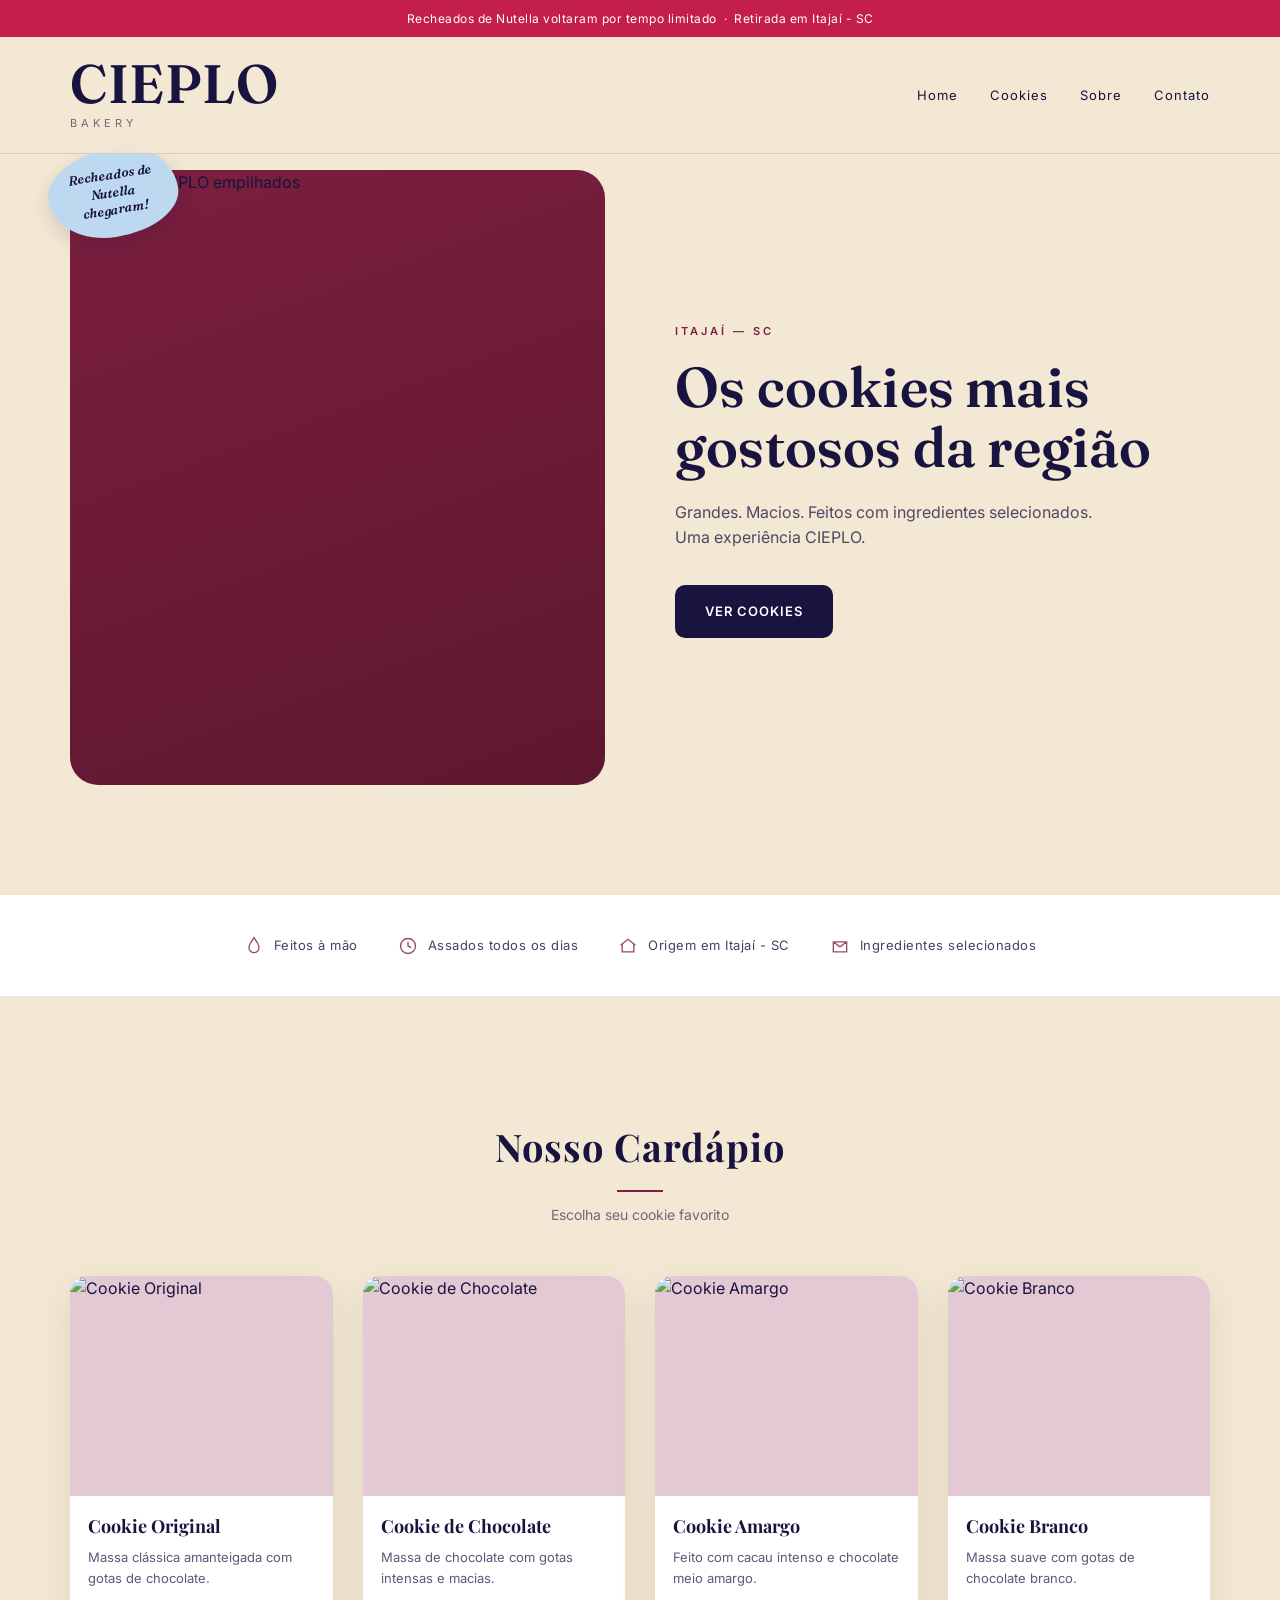
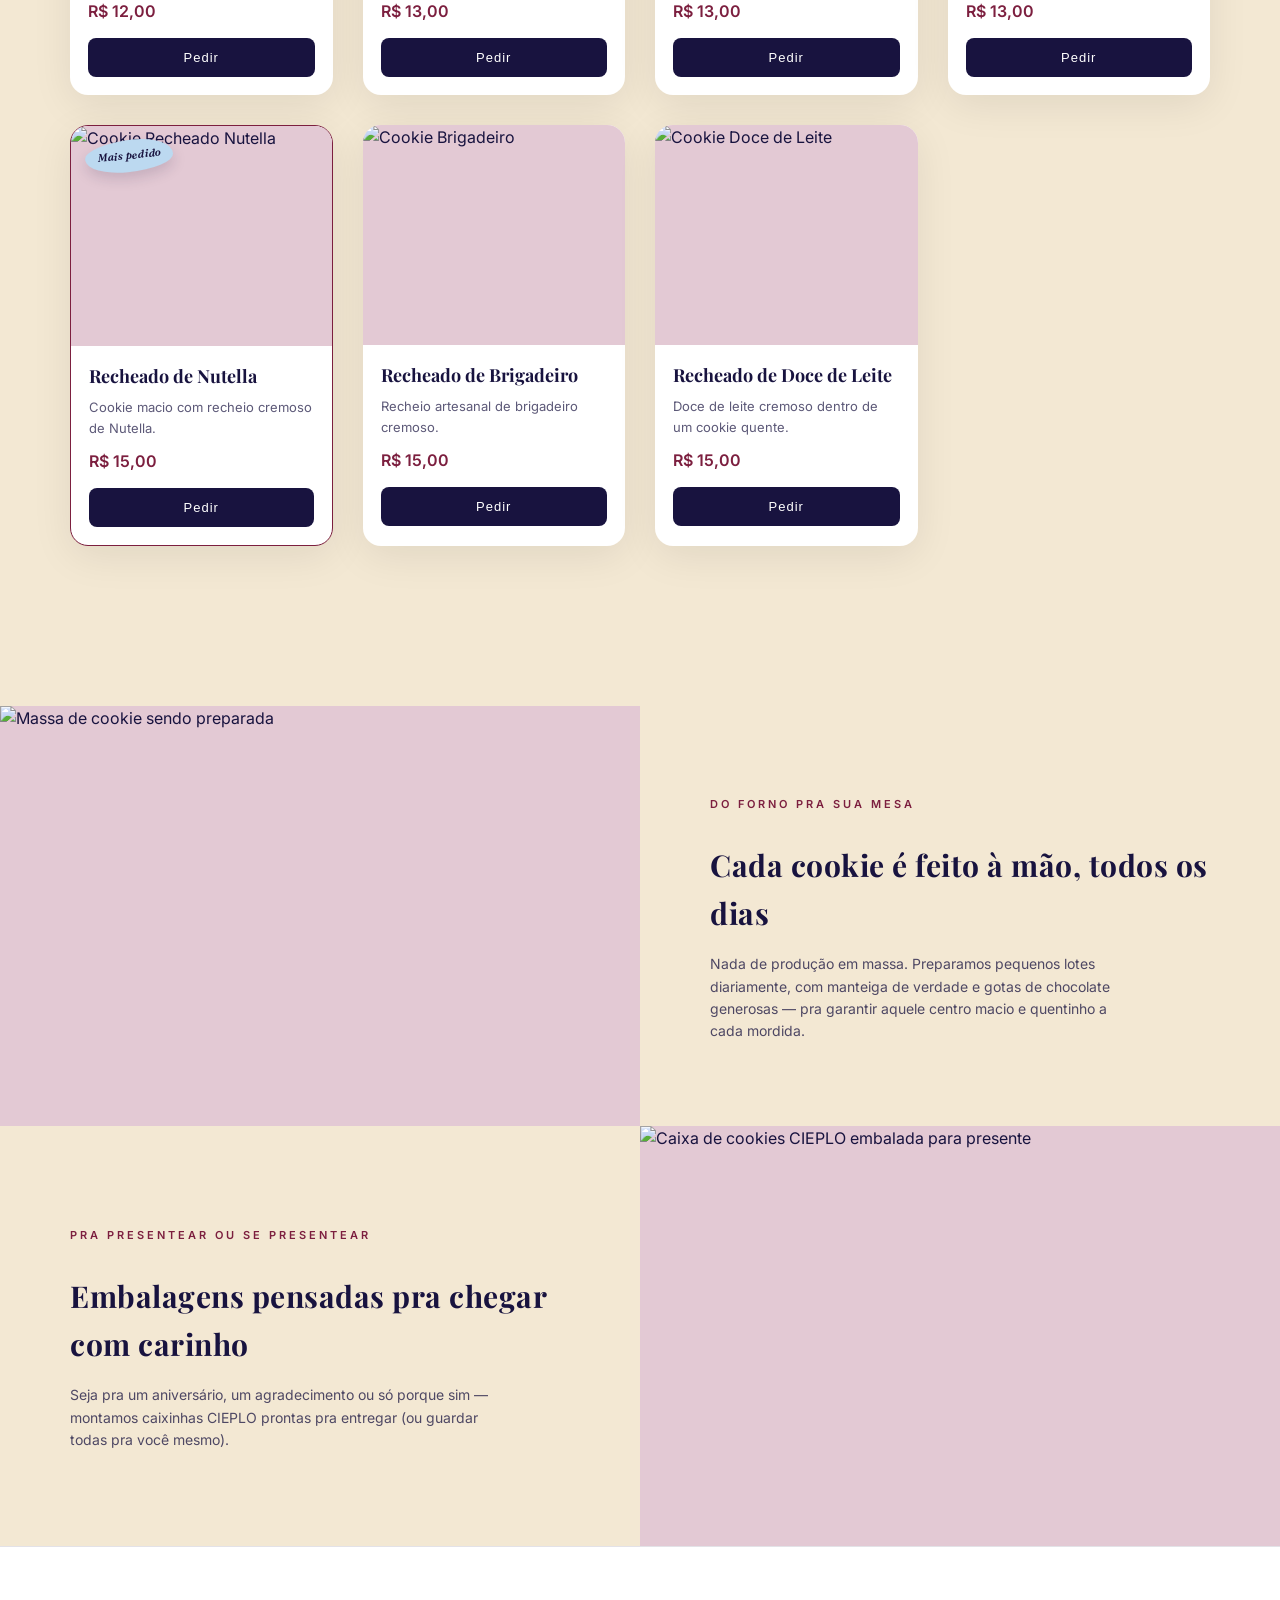
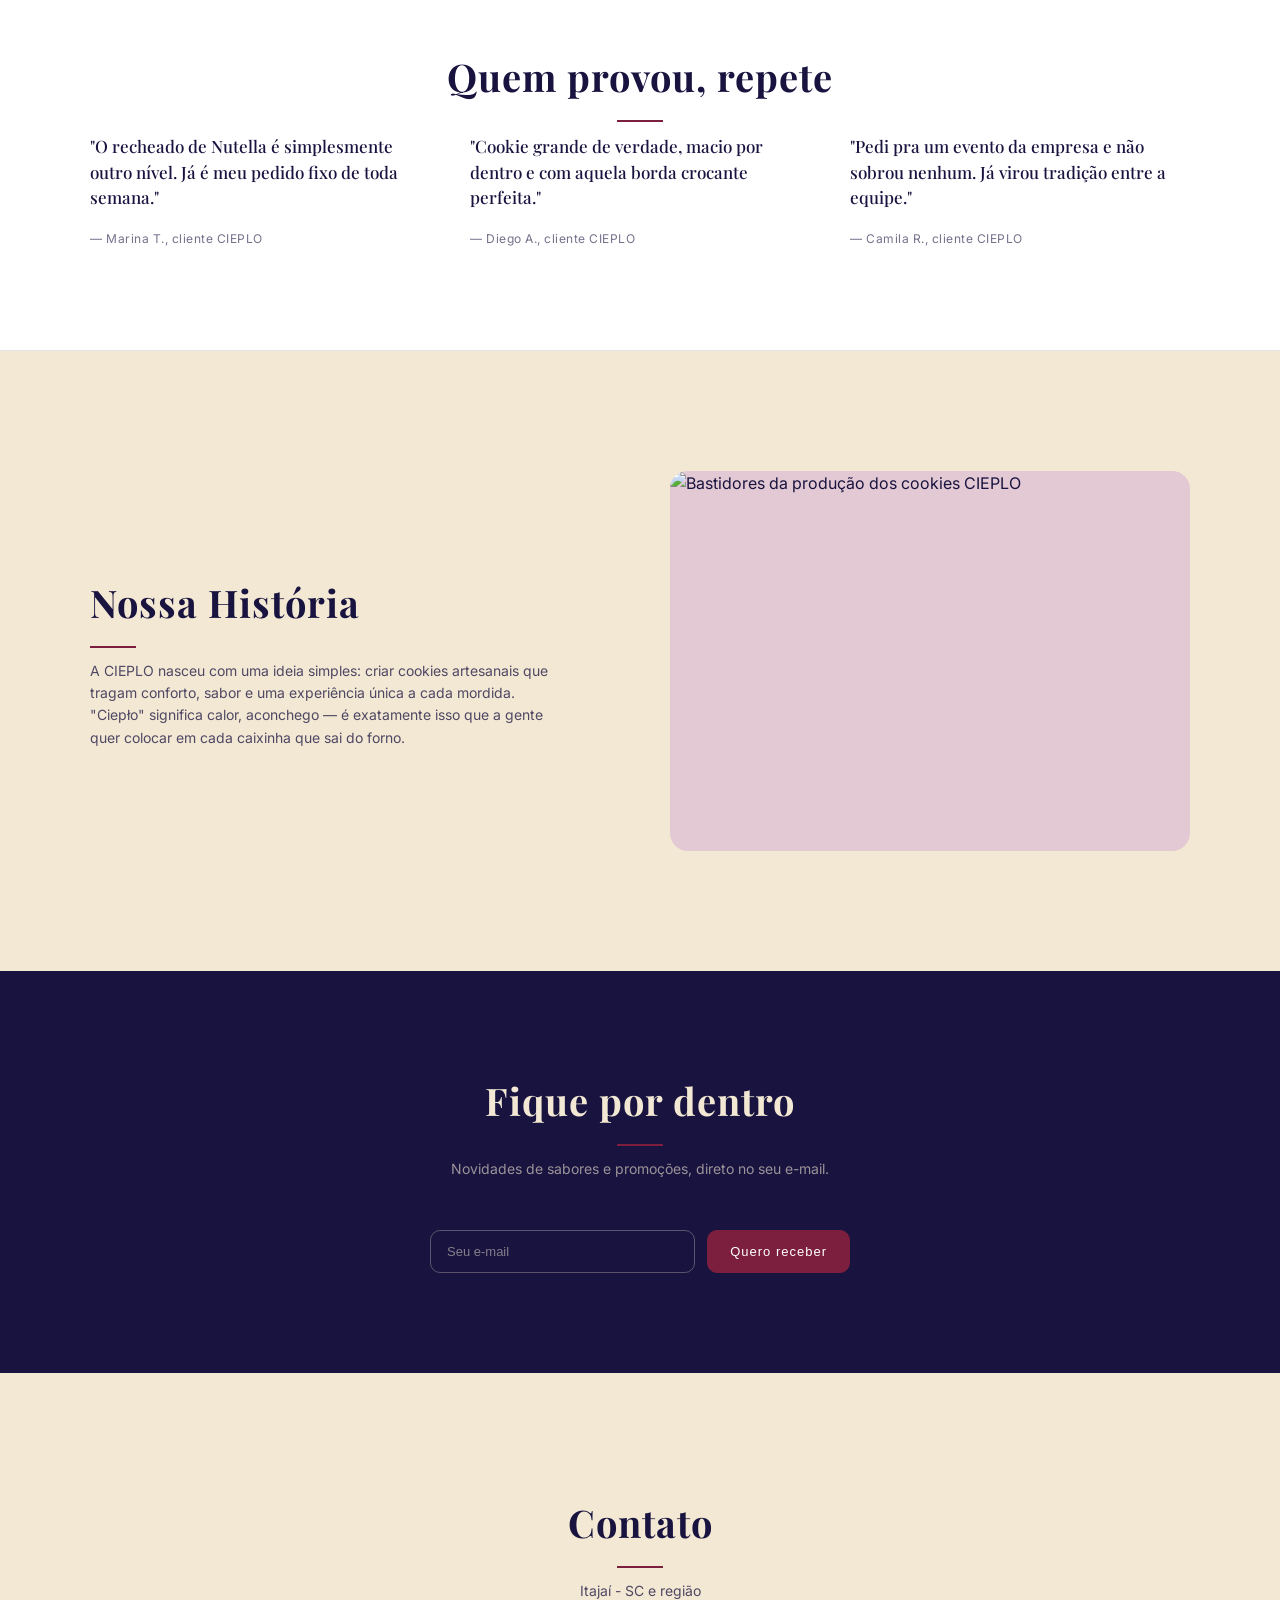
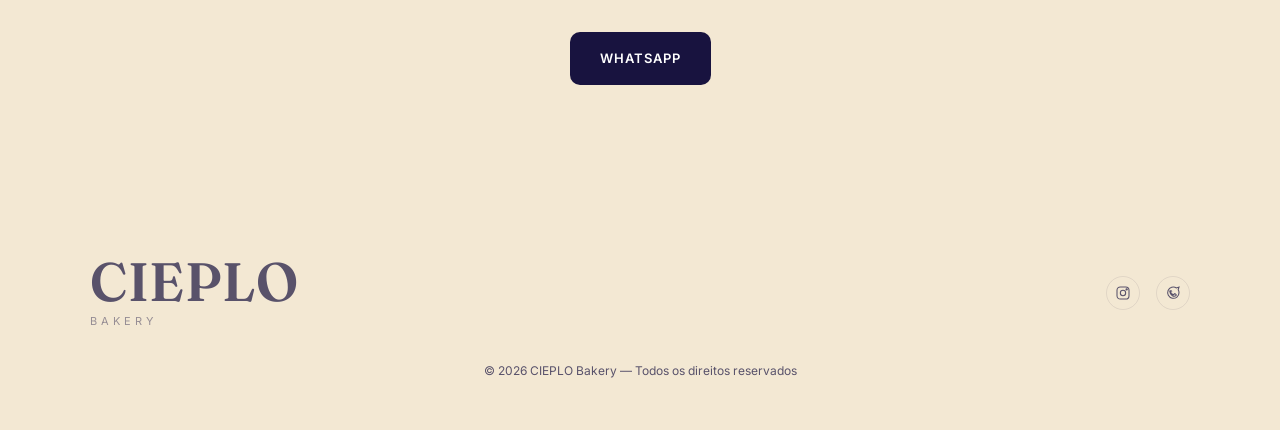
==== index.html @ 817b2e4c "Meu primeiro commit" ====
<!DOCTYPE html>
<html lang="pt-br">

<head>
  <meta charset="UTF-8">
  <meta name="viewport" content="width=device-width, initial-scale=1.0">

  <title>CIEPLO Bakery — Cookies Artesanais</title>
  <meta name="description" content="Cookies artesanais grandes, macios e recheados, feitos diariamente em Itajaí - SC pela CIEPLO Bakery.">

  <!-- Fonte elegante -->
  <link rel="preconnect" href="https://fonts.googleapis.com">
  <link rel="preconnect" href="https://fonts.gstatic.com" crossorigin>
  <link href="https://fonts.googleapis.com/css2?family=Playfair+Display:wght@500;600;700&family=Inter:wght@300;400;500;600&family=Fraunces:opsz,wght@9..144,300..900&display=swap" rel="stylesheet">

  <link rel="stylesheet" href="style.css">

</head>

<body>

  <!-- =========================
  CABEÇALHO (barra de aviso + navbar, em um único bloco
  que esconde ao rolar pra baixo e reaparece ao rolar pra cima)
  ========================== -->
  <header class="site-header" id="siteHeader">

    <div class="announcement">
      <p>Recheados de Nutella voltaram por tempo limitado &nbsp;·&nbsp; Retirada em Itajaí - SC</p>
    </div>

    <div class="navbar">

      <div class="logo">
        <h1>CIEPLO</h1>
        <span>Bakery</span>
      </div>

      <nav class="menu" id="menu">
        <a href="#home">Home</a>
        <a href="#cookies">Cookies</a>
        <a href="#about">Sobre</a>
        <a href="#contact">Contato</a>
      </nav>

      <button class="menu-toggle" id="menuToggle" aria-label="Abrir menu" aria-expanded="false">
        <span></span>
        <span></span>
        <span></span>
      </button>

    </div>

  </header>

  <!-- =========================
  HERO
  ========================== -->
  <section id="home" class="hero">

    <div class="hero-inner">

      <div class="hero-visual">

        <span class="hero-sticker">Recheados de<br>Nutella<br>chegaram!</span>

        <div class="hero-frame">
          <img src="assets/images/hero.jpg" alt="Cookies CIEPLO empilhados">

          <!-- vapor / aconchego — assinatura visual do CIEPLO -->
          <svg class="hero-steam" viewBox="0 0 200 240" aria-hidden="true">
            <path class="steam-line s1" d="M40 230 C 20 190, 60 170, 40 130 C 20 90, 60 70, 45 20" />
            <path class="steam-line s2" d="M100 230 C 80 185, 120 160, 100 115 C 80 70, 120 55, 105 10" />
            <path class="steam-line s3" d="M160 230 C 140 190, 180 170, 160 130 C 140 90, 180 70, 165 20" />
          </svg>
        </div>

      </div>

      <div class="hero-content">

        <span class="eyebrow">Itajaí — SC</span>

        <h2>Os cookies mais<br>gostosos da região</h2>

        <p>
          Grandes. Macios. Feitos com ingredientes selecionados.
          <br>
          Uma experiência CIEPLO.
        </p>

        <a href="#cookies" class="btn-primary">
          Ver Cookies
        </a>

      </div>

    </div>

  </section>

  <!-- =========================
  FAIXA DE CONFIANÇA
  ========================== -->
  <section class="trust-strip" aria-label="Diferenciais CIEPLO Bakery">

    <div class="trust-item">
      <svg viewBox="0 0 24 24" aria-hidden="true"><path d="M12 2C9 7 6 10 6 14a6 6 0 0 0 12 0c0-4-3-7-6-12z"/></svg>
      <span>Feitos à mão</span>
    </div>

    <div class="trust-item">
      <svg viewBox="0 0 24 24" aria-hidden="true"><circle cx="12" cy="12" r="9"/><path d="M12 7v5l4 2"/></svg>
      <span>Assados todos os dias</span>
    </div>

    <div class="trust-item">
      <svg viewBox="0 0 24 24" aria-hidden="true"><path d="M3 11l9-7 9 7M5 10v9h14v-9"/></svg>
      <span>Origem em Itajaí - SC</span>
    </div>

    <div class="trust-item">
      <svg viewBox="0 0 24 24" aria-hidden="true"><path d="M4 7h16v12H4zM4 7l8 6 8-6"/></svg>
      <span>Ingredientes selecionados</span>
    </div>

  </section>

  <!-- =========================
  SEÇÃO COOKIES
  ========================== -->
  <section id="cookies" class="section">

    <h2 class="section-title">Nosso Cardápio</h2>

    <p class="section-subtitle">
      Escolha seu cookie favorito
    </p>

    <div class="grid-cookies">

      <!-- COOKIE 1 -->
      <div class="cookie-card">

        <div class="cookie-img">
          <img src="assets/images/original.jpg" alt="Cookie Original">
        </div>

        <h3>Cookie Original</h3>

        <p>Massa clássica amanteigada com gotas de chocolate.</p>

        <span class="price">R$ 12,00</span>

        <button>Pedir</button>

      </div>

      <!-- COOKIE 2 -->
      <div class="cookie-card">

        <div class="cookie-img">
          <img src="assets/images/chocolate.jpg" alt="Cookie de Chocolate">
        </div>

        <h3>Cookie de Chocolate</h3>

        <p>Massa de chocolate com gotas intensas e macias.</p>

        <span class="price">R$ 13,00</span>

        <button>Pedir</button>

      </div>

      <!-- COOKIE 3 -->
      <div class="cookie-card">

        <div class="cookie-img">
          <img src="assets/images/amargo.jpg" alt="Cookie Amargo">
        </div>

        <h3>Cookie Amargo</h3>

        <p>Feito com cacau intenso e chocolate meio amargo.</p>

        <span class="price">R$ 13,00</span>

        <button>Pedir</button>

      </div>

      <!-- COOKIE 4 -->
      <div class="cookie-card">

        <div class="cookie-img">
          <img src="assets/images/branco.jpg" alt="Cookie Branco">
        </div>

        <h3>Cookie Branco</h3>

        <p>Massa suave com gotas de chocolate branco.</p>

        <span class="price">R$ 13,00</span>

        <button>Pedir</button>

      </div>

      <!-- COOKIE 5 (RECHEADOS) -->
      <div class="cookie-card highlight">

        <span class="badge">Mais pedido</span>

        <div class="cookie-img">
          <img src="assets/images/nutella.jpg" alt="Cookie Recheado Nutella">
        </div>

        <h3>Recheado de Nutella</h3>

        <p>Cookie macio com recheio cremoso de Nutella.</p>

        <span class="price">R$ 15,00</span>

        <button>Pedir</button>

      </div>

      <div class="cookie-card">

        <div class="cookie-img">
          <img src="assets/images/brigadeiro.jpg" alt="Cookie Brigadeiro">
        </div>

        <h3>Recheado de Brigadeiro</h3>

        <p>Recheio artesanal de brigadeiro cremoso.</p>

        <span class="price">R$ 15,00</span>

        <button>Pedir</button>

      </div>

      <div class="cookie-card">

        <div class="cookie-img">
          <img src="assets/images/doce-leite.jpg" alt="Cookie Doce de Leite">
        </div>

        <h3>Recheado de Doce de Leite</h3>

        <p>Doce de leite cremoso dentro de um cookie quente.</p>

        <span class="price">R$ 15,00</span>

        <button>Pedir</button>

      </div>

    </div>

  </section>

  <!-- =========================
  BLOCOS EDITORIAIS
  ========================== -->
  <section class="editorial">

    <div class="editorial-block">
      <div class="editorial-img">
        <img src="assets/images/editorial-massa.jpg" alt="Massa de cookie sendo preparada">
      </div>
      <div class="editorial-text">
        <span class="eyebrow">Do forno pra sua mesa</span>
        <h3>Cada cookie é feito à mão, todos os dias</h3>
        <p>Nada de produção em massa. Preparamos pequenos lotes diariamente, com manteiga de verdade e gotas de chocolate generosas — pra garantir aquele centro macio e quentinho a cada mordida.</p>
      </div>
    </div>

    <div class="editorial-block reverse">
      <div class="editorial-img">
        <img src="assets/images/editorial-embalagem.jpg" alt="Caixa de cookies CIEPLO embalada para presente">
      </div>
      <div class="editorial-text">
        <span class="eyebrow">Pra presentear ou se presentear</span>
        <h3>Embalagens pensadas pra chegar com carinho</h3>
        <p>Seja pra um aniversário, um agradecimento ou só porque sim — montamos caixinhas CIEPLO prontas pra entregar (ou guardar todas pra você mesmo).</p>
      </div>
    </div>

  </section>

  <!-- =========================
  DEPOIMENTOS
  ========================== -->
  <section class="testimonials">

    <h2 class="section-title">Quem provou, repete</h2>

    <div class="testimonial-grid">

      <blockquote>
        <p>"O recheado de Nutella é simplesmente outro nível. Já é meu pedido fixo de toda semana."</p>
        <cite>— Marina T., cliente CIEPLO</cite>
      </blockquote>

      <blockquote>
        <p>"Cookie grande de verdade, macio por dentro e com aquela borda crocante perfeita."</p>
        <cite>— Diego A., cliente CIEPLO</cite>
      </blockquote>

      <blockquote>
        <p>"Pedi pra um evento da empresa e não sobrou nenhum. Já virou tradição entre a equipe."</p>
        <cite>— Camila R., cliente CIEPLO</cite>
      </blockquote>

    </div>

  </section>

  <!-- =========================
  SOBRE
  ========================== -->
  <section id="about" class="section about">

    <div class="about-content">

      <div class="about-text">
        <h2 class="section-title left">Nossa História</h2>

        <p>
          A CIEPLO nasceu com uma ideia simples: criar cookies artesanais que tragam conforto,
          sabor e uma experiência única a cada mordida. "Ciepło" significa calor, aconchego —
          é exatamente isso que a gente quer colocar em cada caixinha que sai do forno.
        </p>
      </div>

      <div class="about-img">
        <img src="assets/images/historia.jpg" alt="Bastidores da produção dos cookies CIEPLO">
      </div>

    </div>

  </section>

  <!-- =========================
  NEWSLETTER
  ========================== -->
  <section class="newsletter">

    <h2 class="section-title">Fique por dentro</h2>
    <p class="section-subtitle">Novidades de sabores e promoções, direto no seu e-mail.</p>

    <form class="newsletter-form" id="newsletterForm">
      <input type="email" placeholder="Seu e-mail" required aria-label="Seu e-mail">
      <button type="submit">Quero receber</button>
    </form>

    <p class="newsletter-feedback" id="newsletterFeedback" hidden>Recebido! Em breve novidades CIEPLO no seu e-mail.</p>

  </section>

  <!-- =========================
  CONTATO
  ========================== -->
  <section id="contact" class="section contact">

    <h2 class="section-title">Contato</h2>

    <p>Itajaí - SC e região</p>

    <a href="#" class="btn-primary">WhatsApp</a>

  </section>

  <!-- =========================
  FOOTER
  ========================== -->
  <footer>

    <div class="footer-top">

      <div class="logo">
        <h1>CIEPLO</h1>
        <span>Bakery</span>
      </div>

      <div class="footer-social">
        <a href="#" aria-label="Instagram CIEPLO Bakery">
          <svg viewBox="0 0 24 24" aria-hidden="true"><rect x="3" y="3" width="18" height="18" rx="5"/><circle cx="12" cy="12" r="4"/><circle cx="17.5" cy="6.5" r="1"/></svg>
        </a>
        <a href="#" aria-label="WhatsApp CIEPLO Bakery">
          <svg viewBox="0 0 24 24" aria-hidden="true"><path d="M21 11.5a8.5 8.5 0 1 1-3.8-7.1L21 3l-1.2 4A8.46 8.46 0 0 1 21 11.5z"/><path d="M8 9.5c.5 2.5 2.5 4.5 5 5l1-1.2c.3-.3.8-.4 1.1-.1l1.6 1.2c.3.3.3.8 0 1.1-1.6 1.6-4 1.6-6 .2-2-1.4-3.4-3.8-3.6-6.4 0-.4.3-.8.7-.8h1.4c.4 0 .7.3.8.7z"/></svg>
        </a>
      </div>

    </div>

    <p>© 2026 CIEPLO Bakery — Todos os direitos reservados</p>

  </footer>

  <script src="script.js"></script>

</body>

</html>
---- style.css ----
/* ===========================
BASE
=========================== */

* {
  margin: 0;
  padding: 0;
  box-sizing: border-box;
}

html {
  scroll-behavior: smooth;
}

body {
  font-family: "Inter", sans-serif;
  background: var(--bg);
  color: var(--dark);
  line-height: 1.6;
}

img {
  display: block;
  max-width: 100%;
}

/* ===========================
VARIÁVEIS
=========================== */

:root {
  --bg: #f3e8d3;
  --dark: #18133f;
  --navy: #18133f;
  --soft: #e3c9d4;
  --wine: #7c1f3f;
  --wine-dark: #5e1730;
  --crimson: #c41e4d;
  --sky: #bcd9f0;
  --white: #ffffff;
  --line: rgba(24, 19, 63, 0.12);
}

/* ===========================
CABEÇALHO (barra de aviso + navbar unificados)
=========================== */

.site-header {
  position: fixed;
  top: 0;
  left: 0;
  width: 100%;
  z-index: 999;
  transform: translateY(0);
  transition: transform 0.4s ease;
}

.site-header.header-hidden {
  transform: translateY(-100%);
}

.announcement {
  background: var(--crimson);
  color: var(--white);
  text-align: center;
  padding: 9px 16px;
  font-size: 12px;
  letter-spacing: 0.5px;
}

.navbar {
  position: relative;
  width: 100%;
  padding: 20px 70px;
  display: flex;
  justify-content: space-between;
  align-items: center;
  background: rgba(243, 232, 211, 0.85);
  backdrop-filter: blur(14px);
  border-bottom: 1px solid var(--line);
}

.logo h1 {
  font-family: "Fraunces", serif;
  font-optical-sizing: auto;
  font-weight: 600;
  font-size: 54px;
  letter-spacing: 0.5px;
  line-height: 1;
  text-transform: uppercase;
}

.logo span {
  display: block;
  margin-top: 4px;
  font-size: 11px;
  letter-spacing: 4px;
  opacity: 0.6;
  text-transform: uppercase;
}

.menu a {
  margin-left: 28px;
  text-decoration: none;
  color: var(--dark);
  font-size: 13px;
  letter-spacing: 1px;
  position: relative;
  transition: 0.3s;
}

.menu a::after {
  content: "";
  position: absolute;
  left: 0;
  bottom: -4px;
  width: 0%;
  height: 1px;
  background: var(--wine);
  transition: 0.3s;
}

.menu a:hover {
  color: var(--wine);
}

.menu a:hover::after {
  width: 100%;
}

/* botão hamburguer (mobile) */

.menu-toggle {
  display: none;
  flex-direction: column;
  justify-content: center;
  gap: 5px;
  width: 26px;
  height: 20px;
  background: none;
  border: none;
  cursor: pointer;
  padding: 0;
}

.menu-toggle span {
  display: block;
  height: 1px;
  width: 100%;
  background: var(--dark);
  transition: 0.3s;
}

.menu-toggle.open span:nth-child(1) {
  transform: translateY(6px) rotate(45deg);
}

.menu-toggle.open span:nth-child(2) {
  opacity: 0;
}

.menu-toggle.open span:nth-child(3) {
  transform: translateY(-6px) rotate(-45deg);
}

/* ===========================
HERO
=========================== */

.hero {
  padding: 170px 70px 110px;
  background: var(--bg);
}

.hero-inner {
  display: flex;
  align-items: center;
  gap: 70px;
  max-width: 1300px;
  margin: 0 auto;
}

.hero-visual,
.hero-content {
  flex: 1 1 50%;
  min-width: 0;
}

/* moldura vinho da imagem */

.hero-visual {
  position: relative;
}

.hero-frame {
  position: relative;
  background: linear-gradient(160deg, var(--wine), var(--wine-dark));
  border-radius: 28px;
  overflow: hidden;
  aspect-ratio: 4 / 4.6;
}

.hero-frame img {
  width: 100%;
  height: 100%;
  object-fit: cover;
  mix-blend-mode: normal;
}

/* adesivo estilo "balão", como na referência */

.hero-sticker {
  position: absolute;
  top: -22px;
  left: -22px;
  z-index: 3;
  width: 130px;
  padding: 18px 14px;
  background: var(--sky);
  color: var(--navy);
  font-family: "Fraunces", serif;
  font-style: italic;
  font-weight: 600;
  font-size: 13px;
  line-height: 1.35;
  text-align: center;
  border-radius: 58% 42% 53% 47% / 48% 56% 44% 52%;
  transform: rotate(-9deg);
  box-shadow: 0 8px 20px rgba(24, 19, 63, 0.15);
}

/* vapor — assinatura visual do CIEPLO, agora sobre a imagem vinho */

.hero-steam {
  position: absolute;
  bottom: 0;
  left: 50%;
  width: 50%;
  height: 45%;
  transform: translateX(-50%);
  z-index: 1;
  opacity: 0.6;
  pointer-events: none;
}

.steam-line {
  fill: none;
  stroke: var(--bg);
  stroke-width: 2;
  stroke-linecap: round;
  opacity: 0;
  animation: rise 7s ease-in-out infinite;
}

.s1 { animation-delay: 0s; }
.s2 { animation-delay: 1.4s; }
.s3 { animation-delay: 2.8s; }

@keyframes rise {
  0%   { opacity: 0; transform: translateY(20px); }
  20%  { opacity: 0.55; }
  80%  { opacity: 0.2; }
  100% { opacity: 0; transform: translateY(-30px); }
}

@media (prefers-reduced-motion: reduce) {
  .steam-line { animation: none; opacity: 0.2; }
}

.hero-content {
  position: relative;
}

.eyebrow {
  display: inline-block;
  font-size: 11px;
  letter-spacing: 3px;
  text-transform: uppercase;
  color: var(--wine);
  font-weight: 600;
  margin-bottom: 16px;
}

.hero h2 {
  font-family: "Fraunces", serif;
  font-optical-sizing: auto;
  font-size: 56px;
  font-weight: 600;
  line-height: 1.08;
  letter-spacing: 0.2px;
  color: var(--navy);
  margin-bottom: 22px;
}

.hero p {
  font-size: 16px;
  color: var(--navy);
  opacity: 0.75;
  max-width: 420px;
  margin-bottom: 34px;
}

/* ===========================
BOTÃO
=========================== */

.btn-primary {
  display: inline-block;
  padding: 16px 30px;
  border: none;
  border-radius: 10px;
  color: white;
  text-decoration: none;
  font-size: 13px;
  font-weight: 600;
  letter-spacing: 1px;
  text-transform: uppercase;
  transition: 0.3s;
  background: var(--navy);
}

.btn-primary:hover {
  background: var(--wine);
  transform: translateY(-2px);
}

/* ===========================
FAIXA DE CONFIANÇA
=========================== */

.trust-strip {
  display: flex;
  flex-wrap: wrap;
  justify-content: center;
  gap: 40px;
  padding: 40px 70px;
  background: var(--white);
  border-bottom: 1px solid var(--line);
}

.trust-item {
  display: flex;
  align-items: center;
  gap: 10px;
  font-size: 13px;
  letter-spacing: 0.5px;
  opacity: 0.8;
}

.trust-item svg {
  width: 20px;
  height: 20px;
  stroke: var(--wine);
  fill: none;
  stroke-width: 1.6;
}

/* ===========================
SEÇÕES
=========================== */

.section {
  padding: 120px 70px;
  text-align: center;
}

.section-title {
  font-family: "Playfair Display", serif;
  font-size: 38px;
  margin-bottom: 26px;
  letter-spacing: 1px;
  position: relative;
  display: inline-block;
}

.section-title::after {
  content: "";
  position: absolute;
  bottom: -14px;
  left: 50%;
  transform: translateX(-50%);
  width: 46px;
  height: 2px;
  background: var(--wine);
}

.section-title.left {
  text-align: left;
  display: block;
}

.section-title.left::after {
  left: 0;
  transform: none;
}

.newsletter .section-title::after {
  background: var(--wine);
}

.section-subtitle {
  font-size: 14px;
  opacity: 0.6;
  margin-bottom: 50px;
}

/* ===========================
GRID
=========================== */

.grid-cookies {
  display: grid;
  grid-template-columns: repeat(auto-fit, minmax(240px, 1fr));
  gap: 30px;
}

/* ===========================
CARD
=========================== */

.cookie-card {
  background: white;
  border-radius: 18px;
  overflow: hidden;
  box-shadow: 0 10px 40px rgba(0, 0, 0, 0.08);
  transition: 0.4s ease;
  text-align: left;
  position: relative;
}

.cookie-card:hover {
  transform: translateY(-10px);
}

.cookie-img {
  background: var(--soft);
  overflow: hidden;
}

.cookie-card img {
  width: 100%;
  height: 220px;
  object-fit: cover;
  transition: transform 0.5s ease;
}

.cookie-card:hover img {
  transform: scale(1.06);
}

.cookie-card h3 {
  font-family: "Playfair Display", serif;
  font-size: 18px;
  margin: 16px 18px 6px;
}

.cookie-card p {
  font-size: 13px;
  opacity: 0.7;
  margin: 0 18px 10px;
}

.price {
  display: block;
  margin: 0 18px 14px;
  font-weight: 600;
  color: var(--wine);
}

.cookie-card button {
  width: calc(100% - 36px);
  margin: 0 18px 18px;
  padding: 12px;
  border: none;
  border-radius: 8px;
  background: var(--dark);
  color: white;
  cursor: pointer;
  transition: 0.3s;
  font-size: 13px;
  letter-spacing: 1px;
}

.cookie-card button:hover {
  background: var(--wine);
}

.cookie-card.highlight {
  border: 1px solid var(--wine);
}

.badge {
  position: absolute;
  top: 14px;
  left: 14px;
  z-index: 2;
  background: var(--sky);
  color: var(--navy);
  font-family: "Fraunces", serif;
  font-style: italic;
  font-weight: 600;
  font-size: 11px;
  letter-spacing: 0.3px;
  padding: 7px 12px;
  border-radius: 58% 42% 53% 47% / 48% 56% 44% 52%;
  transform: rotate(-6deg);
  box-shadow: 0 6px 14px rgba(24, 19, 63, 0.15);
}

/* ===========================
BLOCOS EDITORIAIS
=========================== */

.editorial {
  padding: 40px 0 0;
}

.editorial-block {
  display: flex;
  align-items: center;
}

.editorial-block.reverse {
  flex-direction: row-reverse;
}

.editorial-img,
.editorial-text {
  flex: 1 1 50%;
  min-width: 0;
}

.editorial-img {
  height: 420px;
  overflow: hidden;
  background: var(--soft);
}

.editorial-img img {
  width: 100%;
  height: 100%;
  object-fit: cover;
}

.editorial-text {
  padding: 60px 70px;
}

.editorial-text h3 {
  font-family: "Playfair Display", serif;
  font-size: 30px;
  margin: 12px 0 16px;
  letter-spacing: 0.5px;
}

.editorial-text p {
  font-size: 14px;
  opacity: 0.75;
  max-width: 420px;
}

/* ===========================
DEPOIMENTOS
=========================== */

.testimonials {
  padding: 100px 70px;
  text-align: center;
  background: var(--white);
  border-top: 1px solid var(--line);
  border-bottom: 1px solid var(--line);
}

.testimonial-grid {
  display: grid;
  grid-template-columns: repeat(auto-fit, minmax(240px, 1fr));
  gap: 40px;
  max-width: 1100px;
  margin: 0 auto;
}

.testimonial-grid blockquote {
  text-align: left;
}

.testimonial-grid p {
  font-family: "Playfair Display", serif;
  font-size: 17px;
  font-weight: 500;
  line-height: 1.5;
  margin-bottom: 14px;
}

.testimonial-grid cite {
  font-size: 12px;
  opacity: 0.6;
  font-style: normal;
  letter-spacing: 0.5px;
}

/* ===========================
ABOUT
=========================== */

.about-content {
  display: grid;
  grid-template-columns: 1fr 1fr;
  gap: 60px;
  align-items: center;
  max-width: 1100px;
  margin: 0 auto;
  text-align: left;
}

.about-text p {
  font-size: 14px;
  opacity: 0.75;
  max-width: 460px;
}

.about-img {
  height: 380px;
  border-radius: 18px;
  overflow: hidden;
  background: var(--soft);
}

.about-img img {
  width: 100%;
  height: 100%;
  object-fit: cover;
}

.contact p {
  max-width: 650px;
  margin: 0 auto 30px;
  font-size: 14px;
  opacity: 0.75;
}

/* ===========================
NEWSLETTER
=========================== */

.newsletter {
  padding: 100px 70px;
  text-align: center;
  background: var(--dark);
  color: var(--bg);
}

.newsletter .section-title {
  color: var(--bg);
}

.newsletter-form {
  display: flex;
  justify-content: center;
  gap: 12px;
  max-width: 420px;
  margin: 0 auto;
  flex-wrap: wrap;
}

.newsletter-form input {
  flex: 1;
  min-width: 200px;
  padding: 13px 16px;
  border: 1px solid rgba(243, 232, 211, 0.3);
  border-radius: 10px;
  background: transparent;
  color: var(--bg);
  font-size: 13px;
}

.newsletter-form input::placeholder {
  color: rgba(243, 232, 211, 0.5);
}

.newsletter-form button {
  padding: 13px 22px;
  border-radius: 10px;
  border: 1px solid var(--wine);
  background: var(--wine);
  color: white;
  font-size: 13px;
  letter-spacing: 1px;
  cursor: pointer;
  transition: 0.3s;
}

.newsletter-form button:hover {
  background: var(--wine-dark);
}

.newsletter-feedback {
  margin-top: 16px;
  font-size: 13px;
  opacity: 0.8;
}

/* ===========================
FOOTER
=========================== */

footer {
  padding: 50px 70px;
  text-align: center;
  font-size: 12px;
  opacity: 0.7;
}

.footer-top {
  display: flex;
  justify-content: space-between;
  align-items: center;
  max-width: 1100px;
  margin: 0 auto 30px;
  text-align: left;
}

.footer-social {
  display: flex;
  gap: 16px;
}

.footer-social a {
  display: flex;
  align-items: center;
  justify-content: center;
  width: 34px;
  height: 34px;
  border: 1px solid var(--line);
  border-radius: 50%;
  transition: 0.3s;
}

.footer-social svg {
  width: 16px;
  height: 16px;
  stroke: var(--dark);
  fill: none;
  stroke-width: 1.6;
}

.footer-social a:hover {
  background: var(--wine);
  border-color: var(--wine);
}

.footer-social a:hover svg {
  stroke: white;
}

/* ===========================
RESPONSIVO
=========================== */

@media (max-width: 900px) {

  .hero {
    padding: 150px 24px 80px;
  }

  .hero-inner {
    flex-direction: column;
    gap: 50px;
  }

  .hero-frame {
    aspect-ratio: 4 / 3.4;
  }

  .hero h2 {
    font-size: 40px;
  }

  .editorial-block,
  .editorial-block.reverse {
    flex-direction: column;
  }

  .editorial-img {
    height: 280px;
  }

  .about-content {
    grid-template-columns: 1fr;
  }

  .about-img {
    height: 260px;
    order: -1;
  }

}

@media (max-width: 768px) {

  .navbar {
    padding: 16px 20px;
  }

  .menu {
    position: absolute;
    top: 100%;
    left: 0;
    right: 0;
    background: var(--bg);
    flex-direction: column;
    padding: 20px 30px;
    border-bottom: 1px solid var(--line);
    transform: translateY(-110%);
    opacity: 0;
    visibility: hidden;
    transition: transform 0.3s ease, opacity 0.3s ease, visibility 0.3s;
  }

  .menu.open {
    transform: translateY(0);
    opacity: 1;
    visibility: visible;
  }

  .menu a {
    margin: 0;
    padding: 12px 0;
    border-bottom: 1px solid var(--line);
  }

  .menu-toggle {
    display: flex;
  }

  .hero h2 {
    font-size: 34px;
  }

  .section {
    padding: 80px 20px;
  }

  .trust-strip {
    padding: 30px 20px;
    gap: 20px;
  }

  .editorial-text,
  .testimonials,
  .newsletter,
  footer {
    padding-left: 20px;
    padding-right: 20px;
  }

  .footer-top {
    flex-direction: column;
    gap: 18px;
    text-align: center;
  }

}
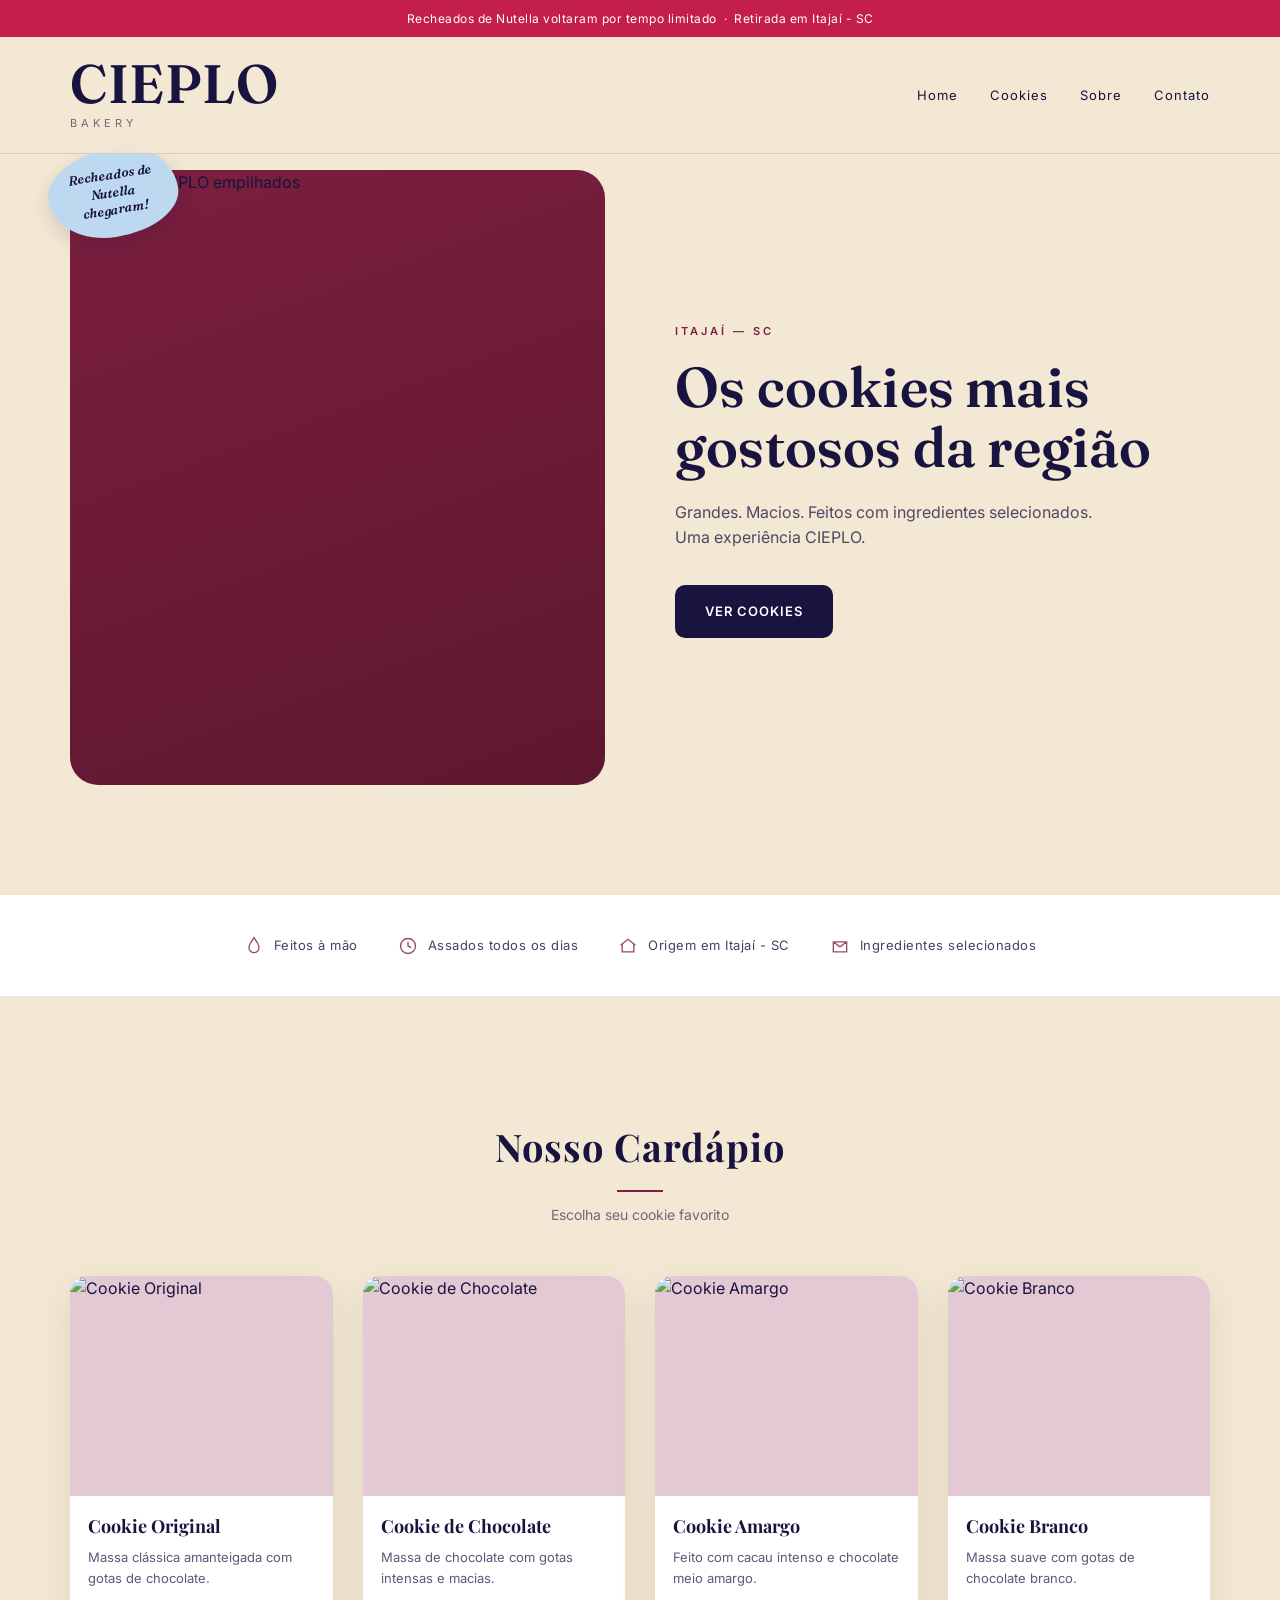
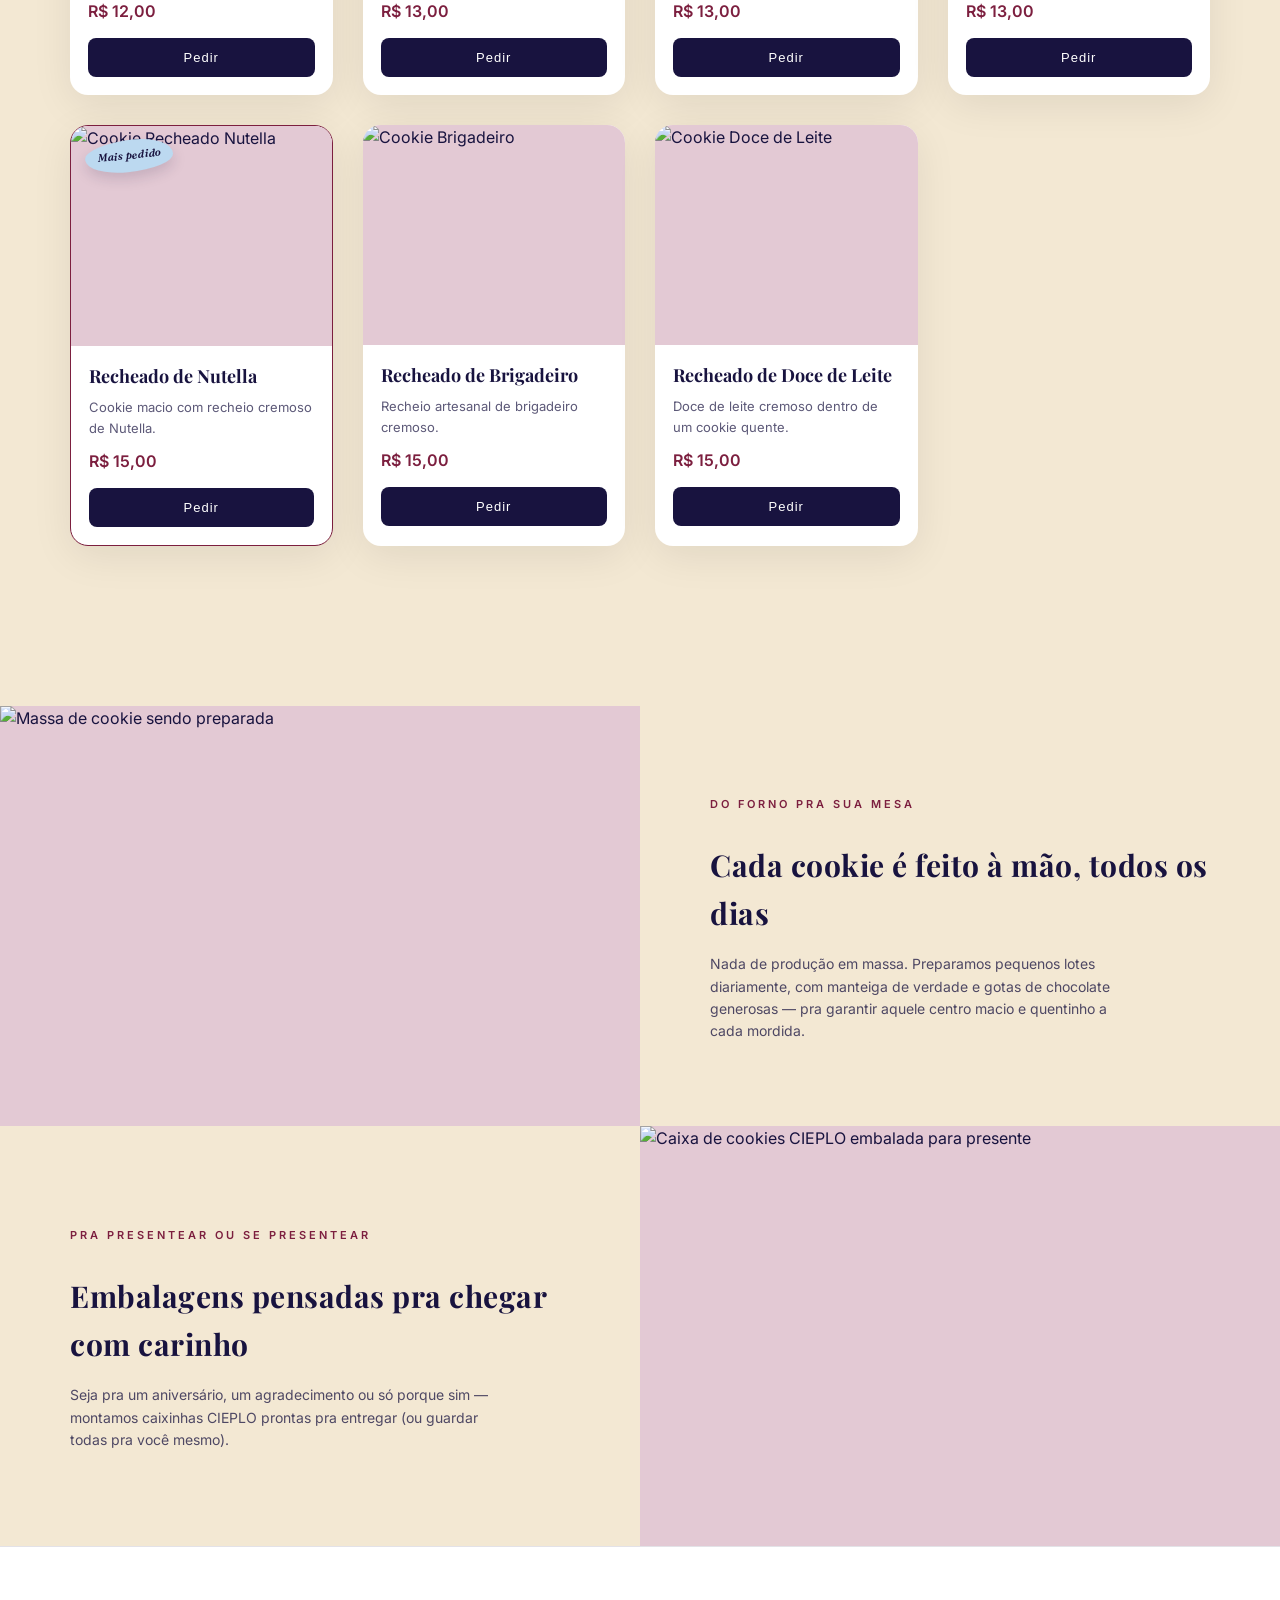
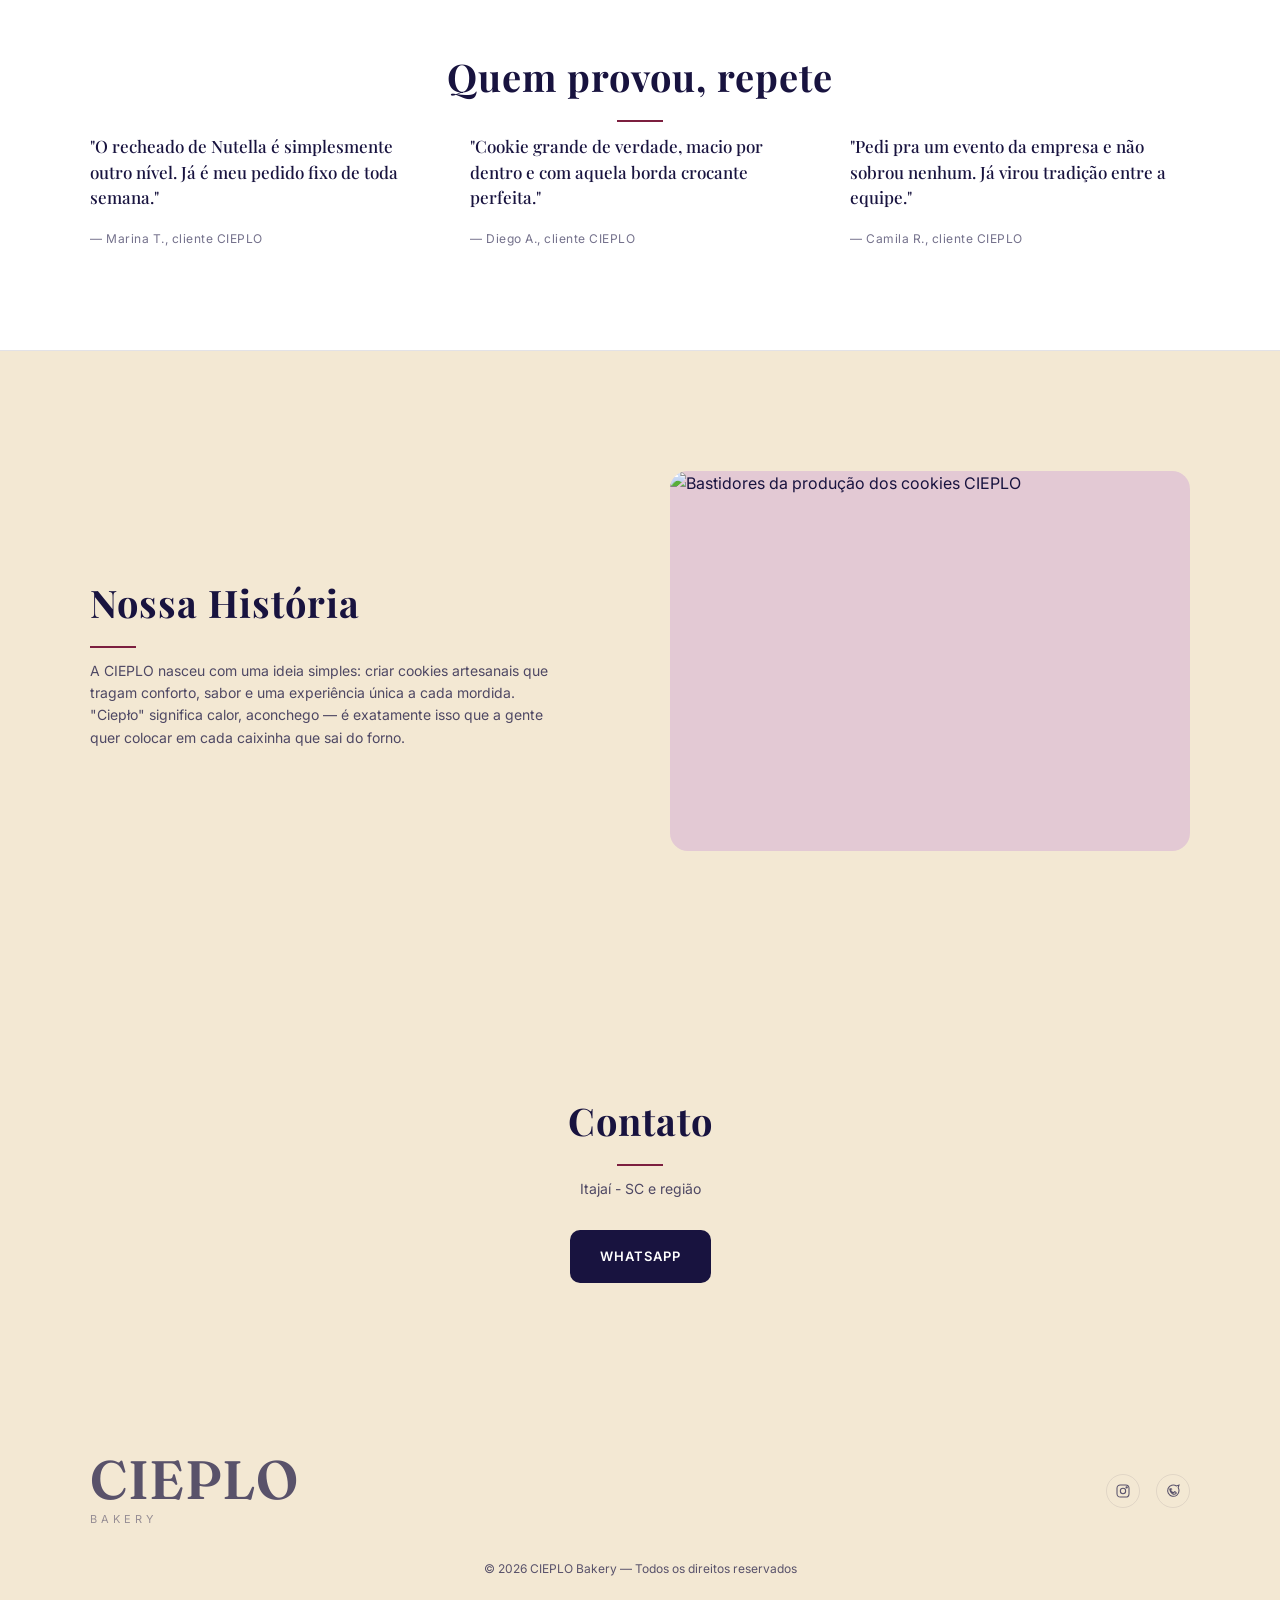
==== commit 8420b695: "alteração na aba de email e aba mobile" ====
--- a/index.html
+++ b/index.html
@@ -341,23 +341,6 @@
       </div>
 
     </div>
-
-  </section>
-
-  <!-- =========================
-  NEWSLETTER
-  ========================== -->
-  <section class="newsletter">
-
-    <h2 class="section-title">Fique por dentro</h2>
-    <p class="section-subtitle">Novidades de sabores e promoções, direto no seu e-mail.</p>
-
-    <form class="newsletter-form" id="newsletterForm">
-      <input type="email" placeholder="Seu e-mail" required aria-label="Seu e-mail">
-      <button type="submit">Quero receber</button>
-    </form>
-
-    <p class="newsletter-feedback" id="newsletterFeedback" hidden>Recebido! Em breve novidades CIEPLO no seu e-mail.</p>
 
   </section>
 
--- a/style.css
+++ b/style.css
@@ -394,10 +394,6 @@
   transform: none;
 }
 
-.newsletter .section-title::after {
-  background: var(--wine);
-}
-
 .section-subtitle {
   font-size: 14px;
   opacity: 0.6;
@@ -639,67 +635,6 @@
 }
 
 /* ===========================
-NEWSLETTER
-=========================== */
-
-.newsletter {
-  padding: 100px 70px;
-  text-align: center;
-  background: var(--dark);
-  color: var(--bg);
-}
-
-.newsletter .section-title {
-  color: var(--bg);
-}
-
-.newsletter-form {
-  display: flex;
-  justify-content: center;
-  gap: 12px;
-  max-width: 420px;
-  margin: 0 auto;
-  flex-wrap: wrap;
-}
-
-.newsletter-form input {
-  flex: 1;
-  min-width: 200px;
-  padding: 13px 16px;
-  border: 1px solid rgba(243, 232, 211, 0.3);
-  border-radius: 10px;
-  background: transparent;
-  color: var(--bg);
-  font-size: 13px;
-}
-
-.newsletter-form input::placeholder {
-  color: rgba(243, 232, 211, 0.5);
-}
-
-.newsletter-form button {
-  padding: 13px 22px;
-  border-radius: 10px;
-  border: 1px solid var(--wine);
-  background: var(--wine);
-  color: white;
-  font-size: 13px;
-  letter-spacing: 1px;
-  cursor: pointer;
-  transition: 0.3s;
-}
-
-.newsletter-form button:hover {
-  background: var(--wine-dark);
-}
-
-.newsletter-feedback {
-  margin-top: 16px;
-  font-size: 13px;
-  opacity: 0.8;
-}
-
-/* ===========================
 FOOTER
 =========================== */
 
@@ -802,6 +737,7 @@
   }
 
   .menu {
+    display: flex;
     position: absolute;
     top: 100%;
     left: 0;
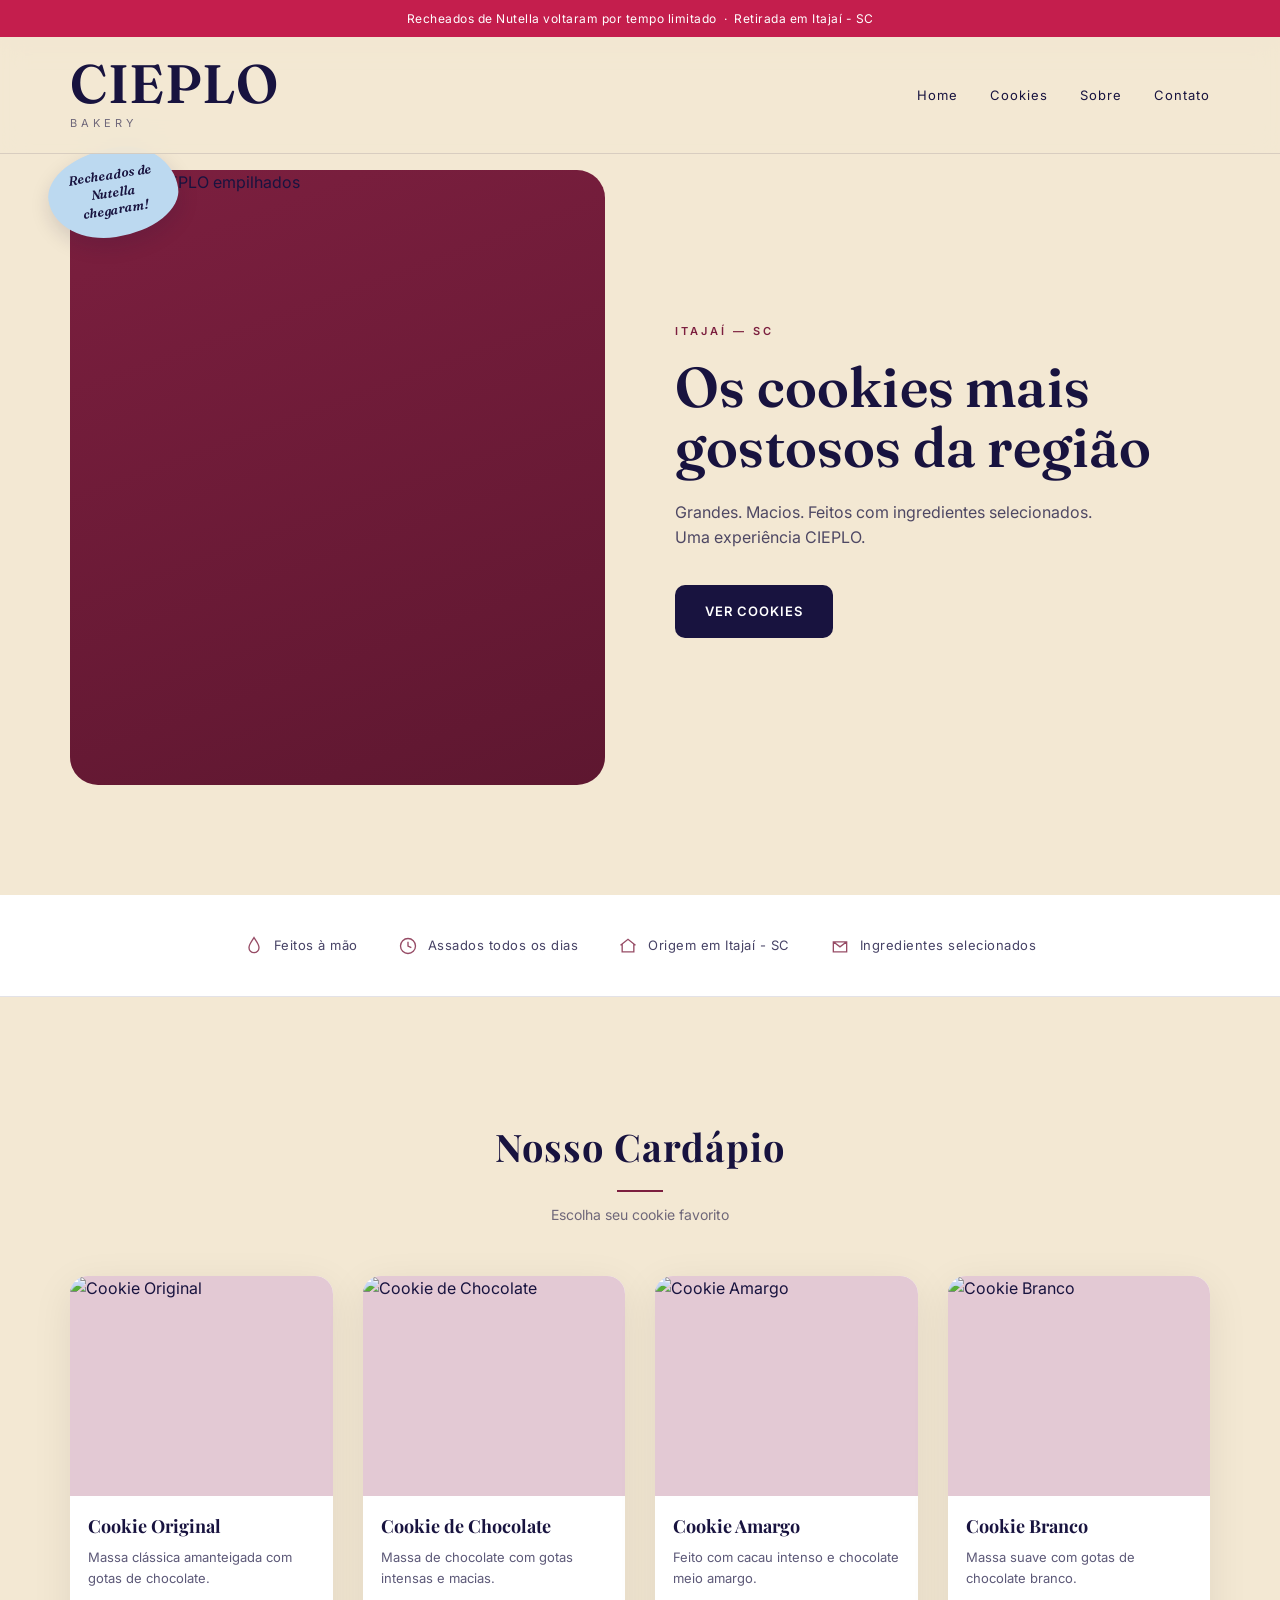
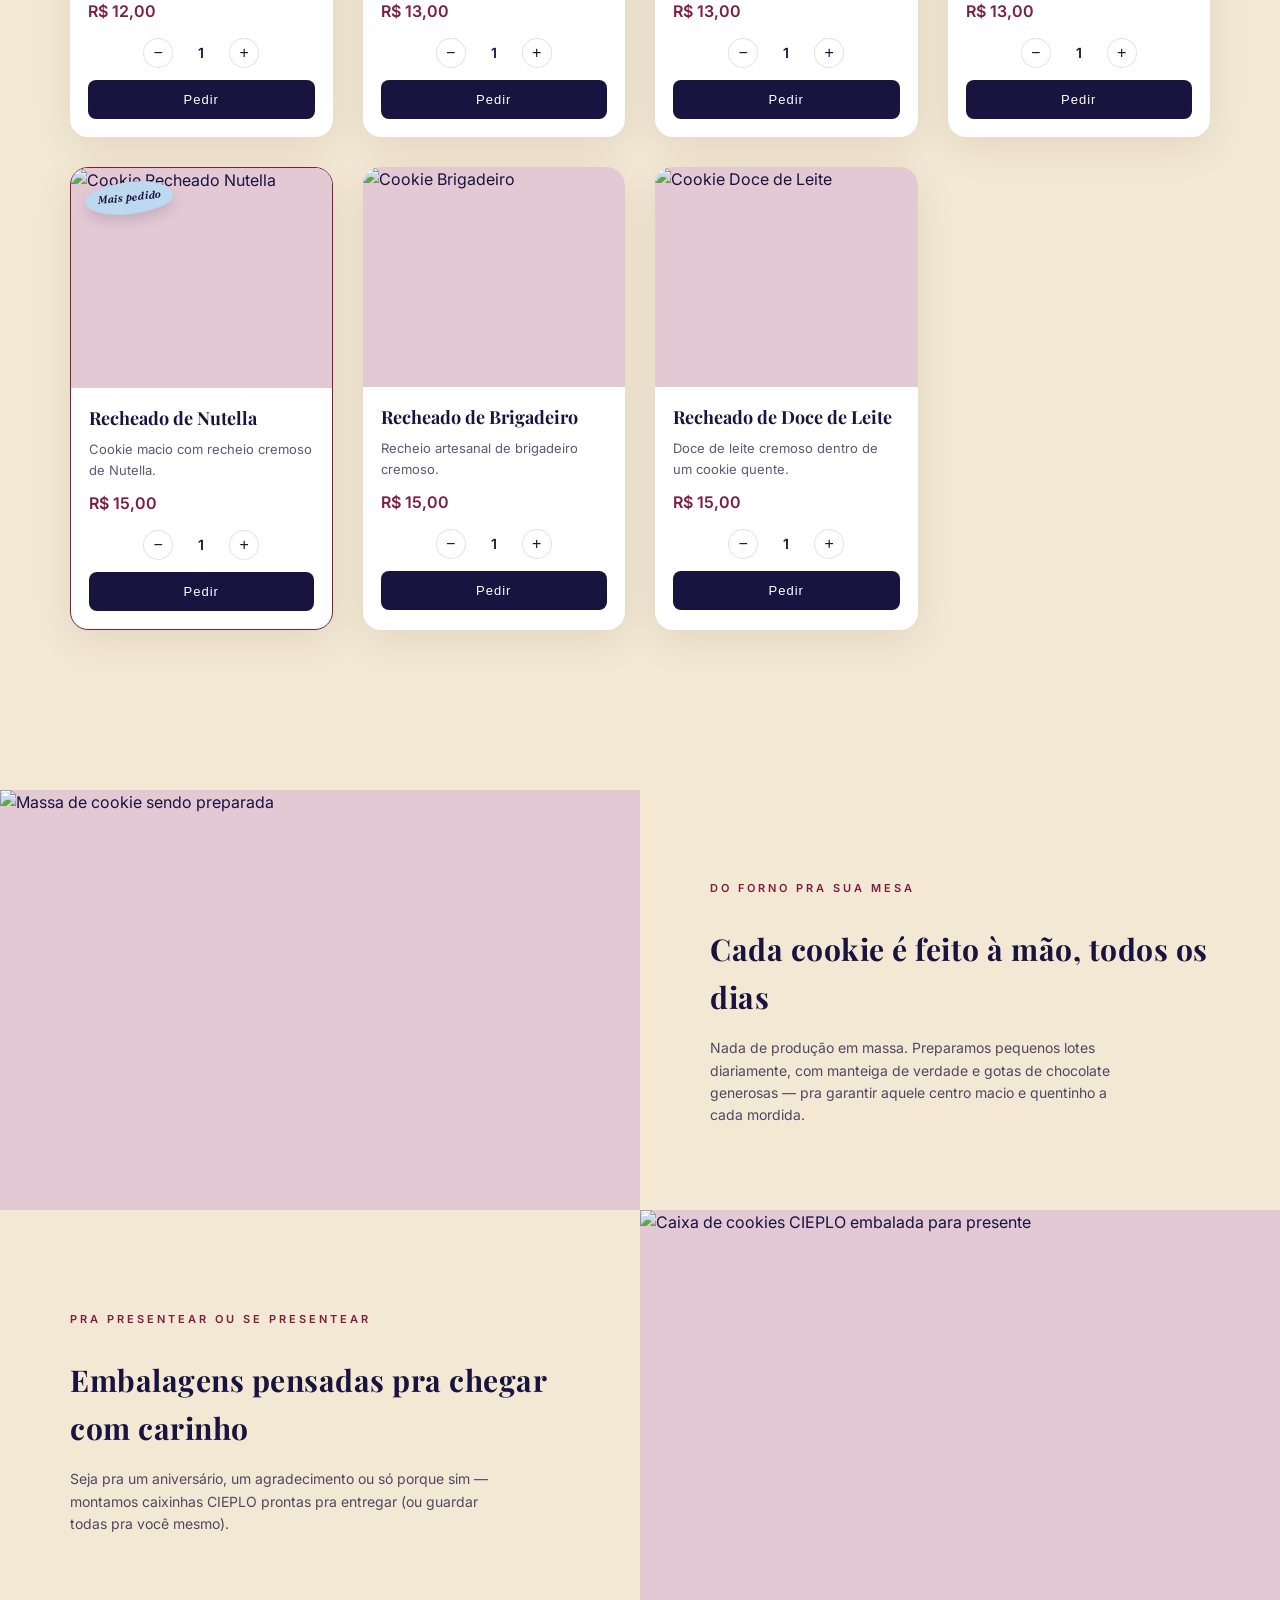
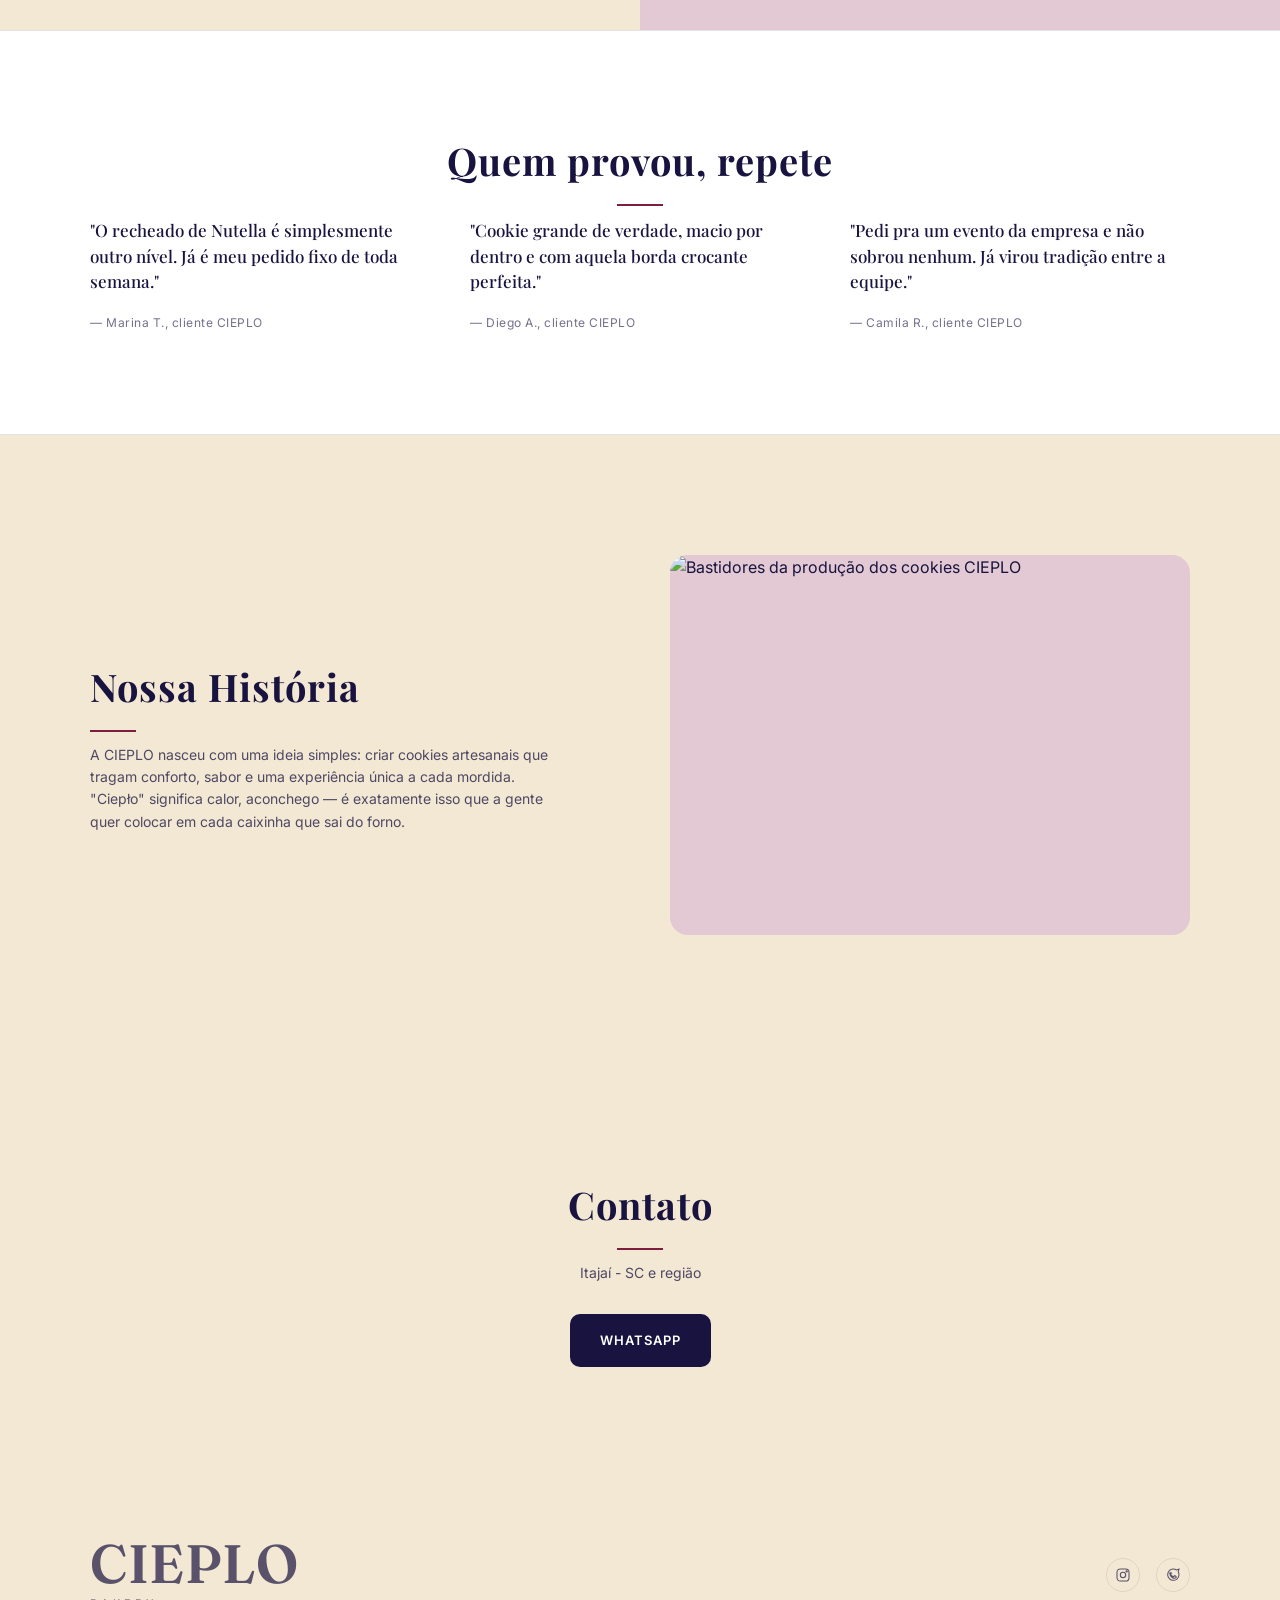
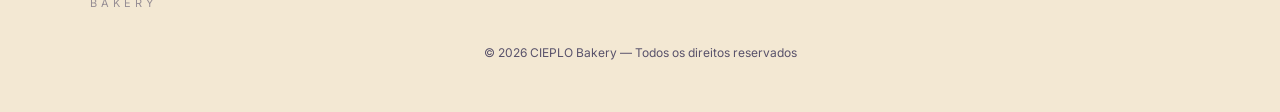
==== commit 20e952a4: "adiciona seletor de quantidade e pedido via WhatsApp" ====
--- a/index.html
+++ b/index.html
@@ -140,7 +140,7 @@
     <div class="grid-cookies">
 
       <!-- COOKIE 1 -->
-      <div class="cookie-card">
+      <div class="cookie-card" data-name="Cookie Original" data-price="12.00">
 
         <div class="cookie-img">
           <img src="assets/images/original.jpg" alt="Cookie Original">
@@ -152,12 +152,18 @@
 
         <span class="price">R$ 12,00</span>
 
-        <button>Pedir</button>
+        <div class="qty-control">
+          <button type="button" class="qty-btn" data-action="decrease" aria-label="Diminuir quantidade">−</button>
+          <span class="qty-value">1</span>
+          <button type="button" class="qty-btn" data-action="increase" aria-label="Aumentar quantidade">+</button>
+        </div>
+
+        <button type="button" class="order-btn">Pedir</button>
 
       </div>
 
       <!-- COOKIE 2 -->
-      <div class="cookie-card">
+      <div class="cookie-card" data-name="Cookie de Chocolate" data-price="13.00">
 
         <div class="cookie-img">
           <img src="assets/images/chocolate.jpg" alt="Cookie de Chocolate">
@@ -169,12 +175,18 @@
 
         <span class="price">R$ 13,00</span>
 
-        <button>Pedir</button>
+        <div class="qty-control">
+          <button type="button" class="qty-btn" data-action="decrease" aria-label="Diminuir quantidade">−</button>
+          <span class="qty-value">1</span>
+          <button type="button" class="qty-btn" data-action="increase" aria-label="Aumentar quantidade">+</button>
+        </div>
+
+        <button type="button" class="order-btn">Pedir</button>
 
       </div>
 
       <!-- COOKIE 3 -->
-      <div class="cookie-card">
+      <div class="cookie-card" data-name="Cookie Amargo" data-price="13.00">
 
         <div class="cookie-img">
           <img src="assets/images/amargo.jpg" alt="Cookie Amargo">
@@ -186,12 +198,18 @@
 
         <span class="price">R$ 13,00</span>
 
-        <button>Pedir</button>
+        <div class="qty-control">
+          <button type="button" class="qty-btn" data-action="decrease" aria-label="Diminuir quantidade">−</button>
+          <span class="qty-value">1</span>
+          <button type="button" class="qty-btn" data-action="increase" aria-label="Aumentar quantidade">+</button>
+        </div>
+
+        <button type="button" class="order-btn">Pedir</button>
 
       </div>
 
       <!-- COOKIE 4 -->
-      <div class="cookie-card">
+      <div class="cookie-card" data-name="Cookie Branco" data-price="13.00">
 
         <div class="cookie-img">
           <img src="assets/images/branco.jpg" alt="Cookie Branco">
@@ -203,12 +221,18 @@
 
         <span class="price">R$ 13,00</span>
 
-        <button>Pedir</button>
+        <div class="qty-control">
+          <button type="button" class="qty-btn" data-action="decrease" aria-label="Diminuir quantidade">−</button>
+          <span class="qty-value">1</span>
+          <button type="button" class="qty-btn" data-action="increase" aria-label="Aumentar quantidade">+</button>
+        </div>
+
+        <button type="button" class="order-btn">Pedir</button>
 
       </div>
 
       <!-- COOKIE 5 (RECHEADOS) -->
-      <div class="cookie-card highlight">
+      <div class="cookie-card highlight" data-name="Recheado de Nutella" data-price="15.00">
 
         <span class="badge">Mais pedido</span>
 
@@ -222,11 +246,17 @@
 
         <span class="price">R$ 15,00</span>
 
-        <button>Pedir</button>
-
-      </div>
-
-      <div class="cookie-card">
+        <div class="qty-control">
+          <button type="button" class="qty-btn" data-action="decrease" aria-label="Diminuir quantidade">−</button>
+          <span class="qty-value">1</span>
+          <button type="button" class="qty-btn" data-action="increase" aria-label="Aumentar quantidade">+</button>
+        </div>
+
+        <button type="button" class="order-btn">Pedir</button>
+
+      </div>
+
+      <div class="cookie-card" data-name="Recheado de Brigadeiro" data-price="15.00">
 
         <div class="cookie-img">
           <img src="assets/images/brigadeiro.jpg" alt="Cookie Brigadeiro">
@@ -238,11 +268,17 @@
 
         <span class="price">R$ 15,00</span>
 
-        <button>Pedir</button>
-
-      </div>
-
-      <div class="cookie-card">
+        <div class="qty-control">
+          <button type="button" class="qty-btn" data-action="decrease" aria-label="Diminuir quantidade">−</button>
+          <span class="qty-value">1</span>
+          <button type="button" class="qty-btn" data-action="increase" aria-label="Aumentar quantidade">+</button>
+        </div>
+
+        <button type="button" class="order-btn">Pedir</button>
+
+      </div>
+
+      <div class="cookie-card" data-name="Recheado de Doce de Leite" data-price="15.00">
 
         <div class="cookie-img">
           <img src="assets/images/doce-leite.jpg" alt="Cookie Doce de Leite">
@@ -254,7 +290,13 @@
 
         <span class="price">R$ 15,00</span>
 
-        <button>Pedir</button>
+        <div class="qty-control">
+          <button type="button" class="qty-btn" data-action="decrease" aria-label="Diminuir quantidade">−</button>
+          <span class="qty-value">1</span>
+          <button type="button" class="qty-btn" data-action="increase" aria-label="Aumentar quantidade">+</button>
+        </div>
+
+        <button type="button" class="order-btn">Pedir</button>
 
       </div>
 
@@ -353,7 +395,7 @@
 
     <p>Itajaí - SC e região</p>
 
-    <a href="#" class="btn-primary">WhatsApp</a>
+    <a href="https://wa.me/5547996956773?text=Ol%C3%A1!%20Gostaria%20de%20fazer%20um%20pedido%20na%20CIEPLO." class="btn-primary" target="_blank" rel="noopener">WhatsApp</a>
 
   </section>
 
@@ -373,7 +415,7 @@
         <a href="#" aria-label="Instagram CIEPLO Bakery">
           <svg viewBox="0 0 24 24" aria-hidden="true"><rect x="3" y="3" width="18" height="18" rx="5"/><circle cx="12" cy="12" r="4"/><circle cx="17.5" cy="6.5" r="1"/></svg>
         </a>
-        <a href="#" aria-label="WhatsApp CIEPLO Bakery">
+        <a href="https://wa.me/5547996956773?text=Ol%C3%A1!%20Gostaria%20de%20fazer%20um%20pedido%20na%20CIEPLO." target="_blank" rel="noopener" aria-label="WhatsApp CIEPLO Bakery">
           <svg viewBox="0 0 24 24" aria-hidden="true"><path d="M21 11.5a8.5 8.5 0 1 1-3.8-7.1L21 3l-1.2 4A8.46 8.46 0 0 1 21 11.5z"/><path d="M8 9.5c.5 2.5 2.5 4.5 5 5l1-1.2c.3-.3.8-.4 1.1-.1l1.6 1.2c.3.3.3.8 0 1.1-1.6 1.6-4 1.6-6 .2-2-1.4-3.4-3.8-3.6-6.4 0-.4.3-.8.7-.8h1.4c.4 0 .7.3.8.7z"/></svg>
         </a>
       </div>
--- a/style.css
+++ b/style.css
@@ -463,7 +463,42 @@
   color: var(--wine);
 }
 
-.cookie-card button {
+.qty-control {
+  display: flex;
+  align-items: center;
+  justify-content: center;
+  gap: 18px;
+  margin: 0 18px 12px;
+}
+
+.qty-btn {
+  width: 30px;
+  height: 30px;
+  border: 1px solid var(--line);
+  border-radius: 50%;
+  background: var(--white);
+  color: var(--dark);
+  font-size: 16px;
+  line-height: 1;
+  cursor: pointer;
+  transition: 0.3s;
+}
+
+.qty-btn:hover {
+  background: var(--wine);
+  border-color: var(--wine);
+  color: white;
+}
+
+.qty-value {
+  min-width: 20px;
+  text-align: center;
+  font-size: 14px;
+  font-weight: 600;
+}
+
+.cookie-card .order-btn {
+  display: block;
   width: calc(100% - 36px);
   margin: 0 18px 18px;
   padding: 12px;
@@ -477,7 +512,7 @@
   letter-spacing: 1px;
 }
 
-.cookie-card button:hover {
+.cookie-card .order-btn:hover {
   background: var(--wine);
 }
 
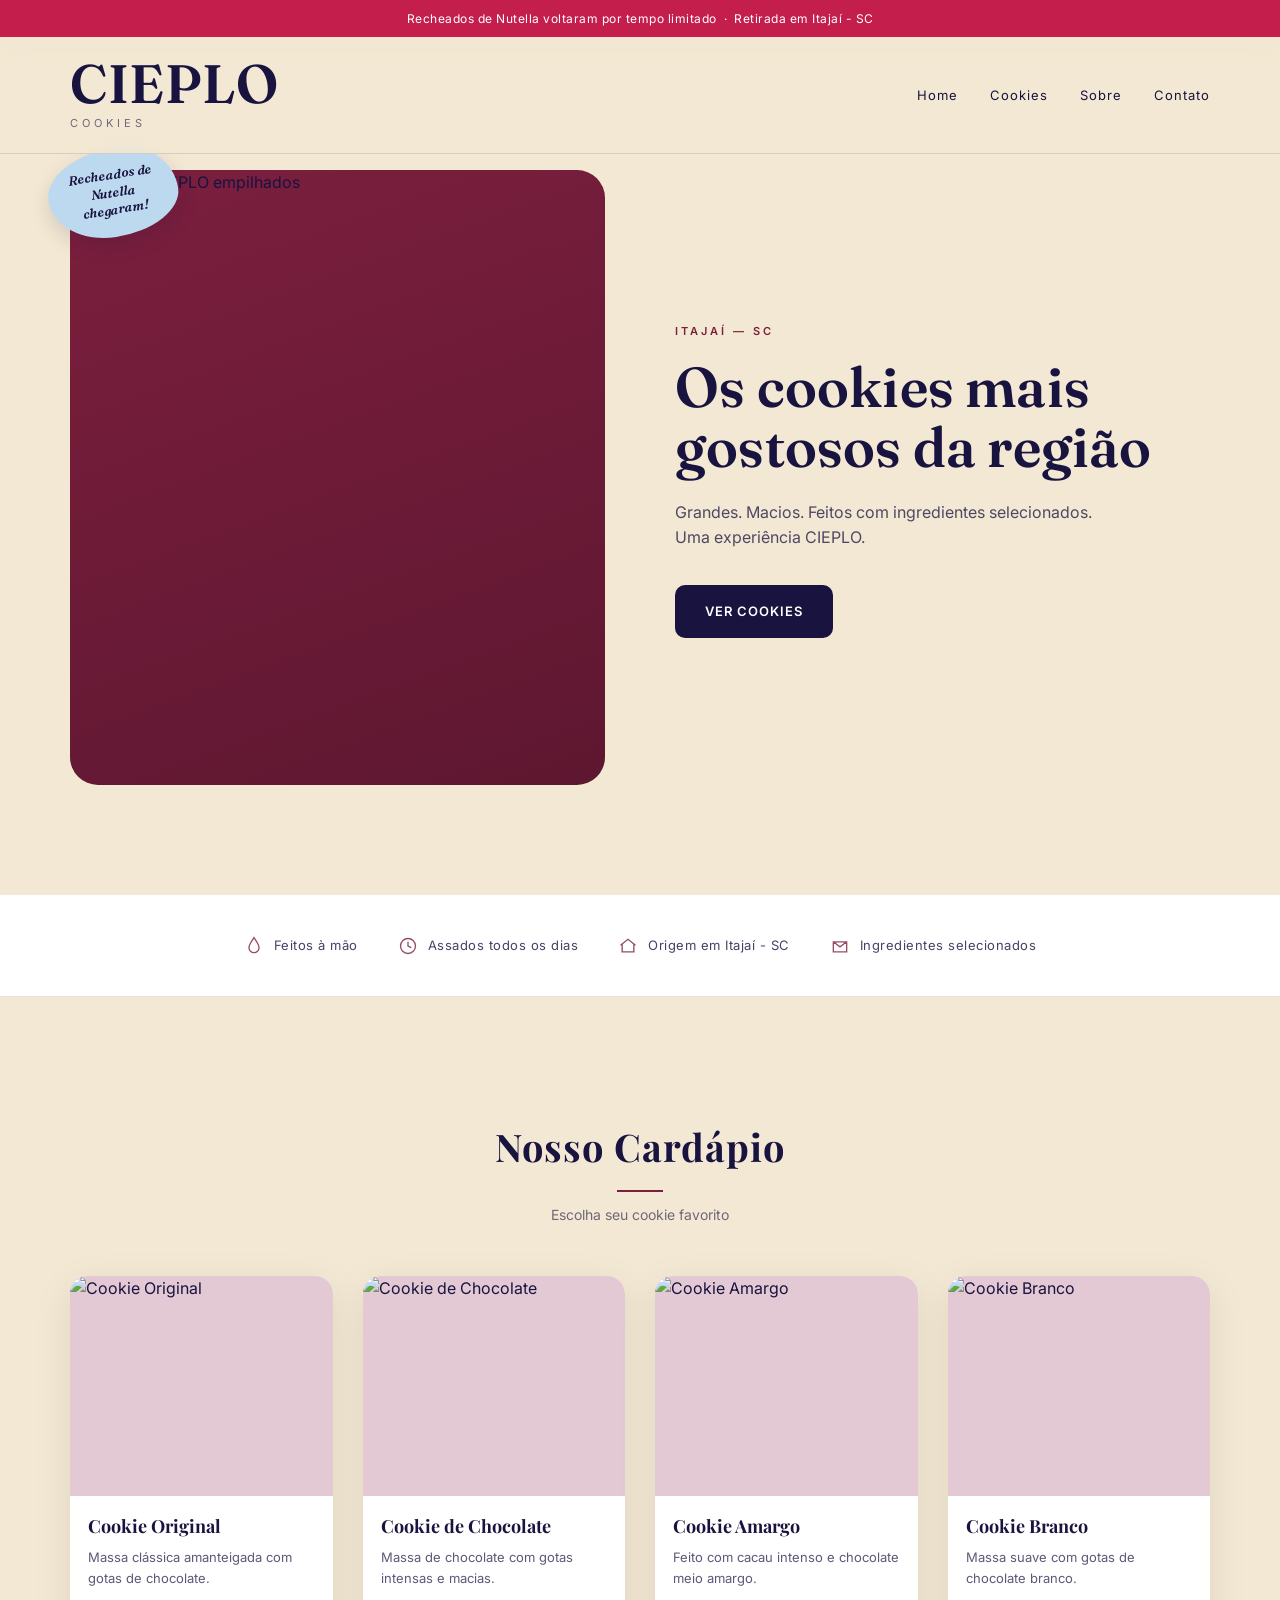
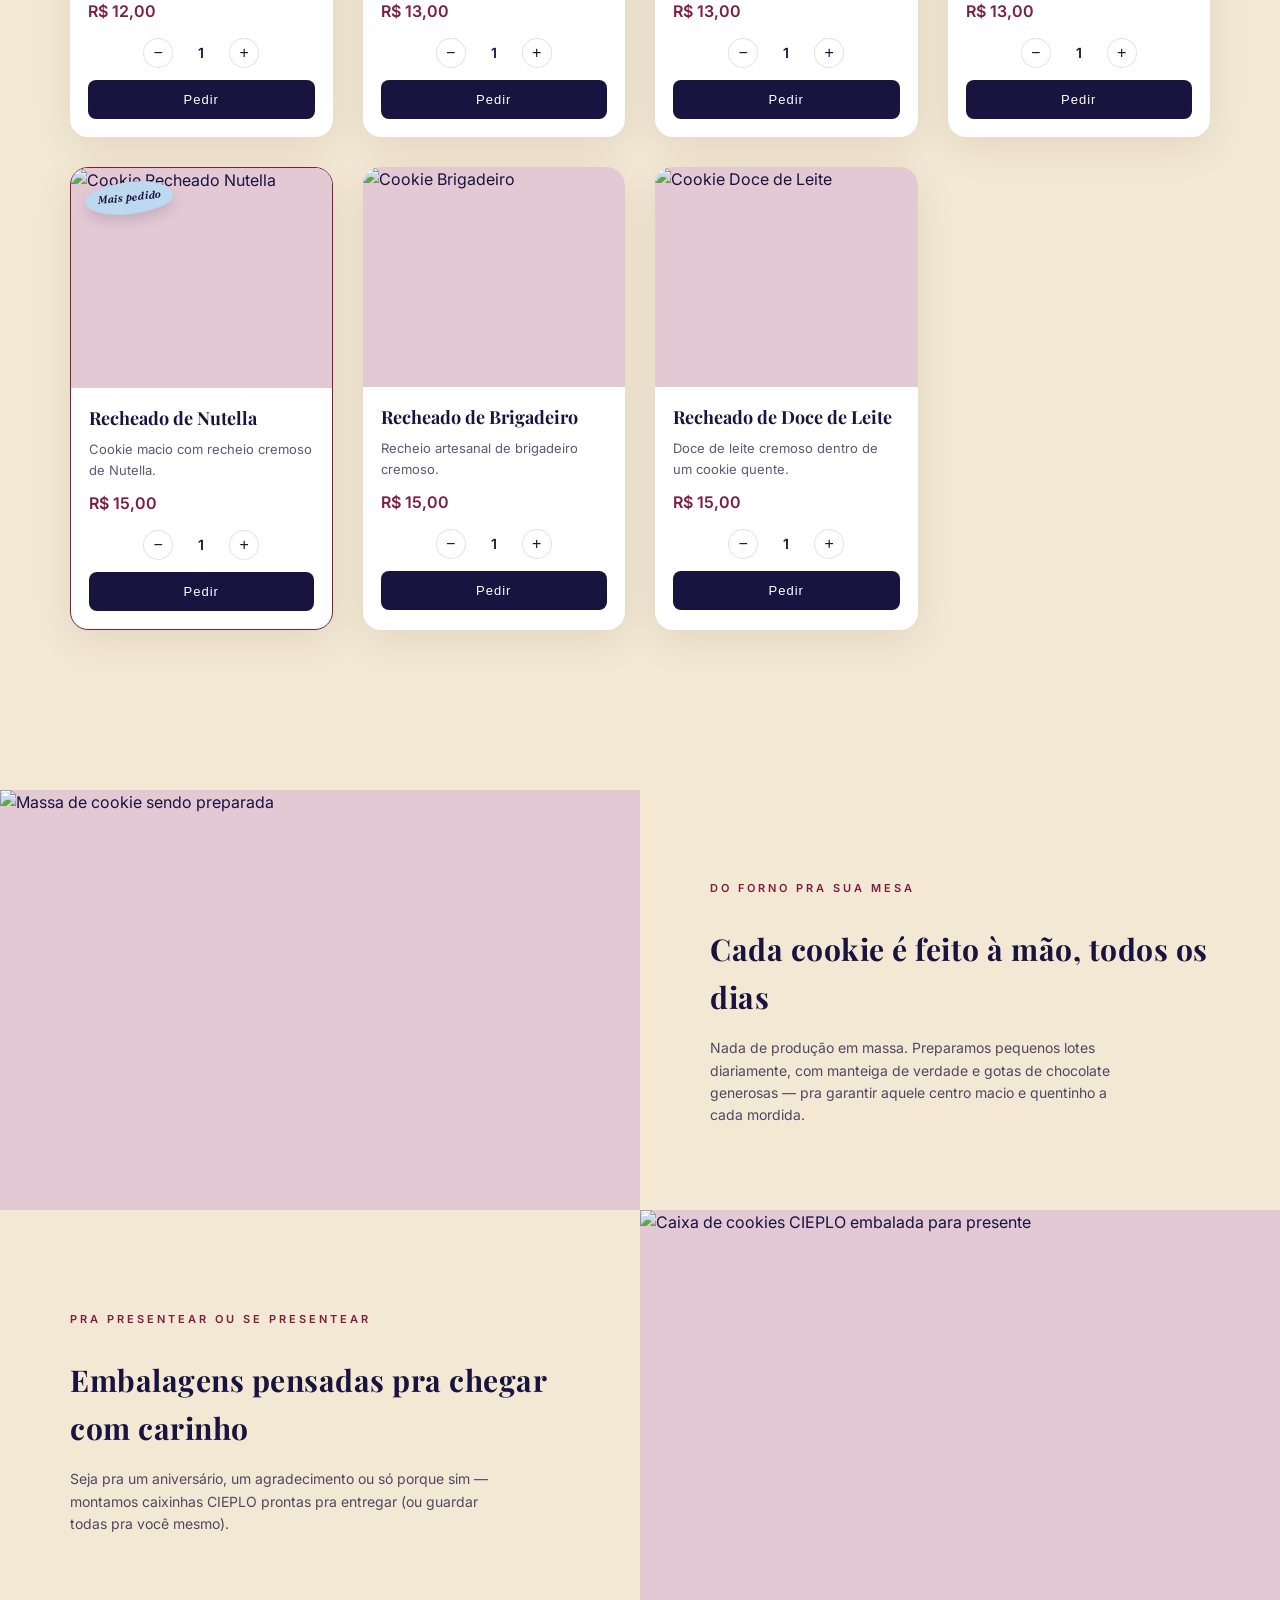
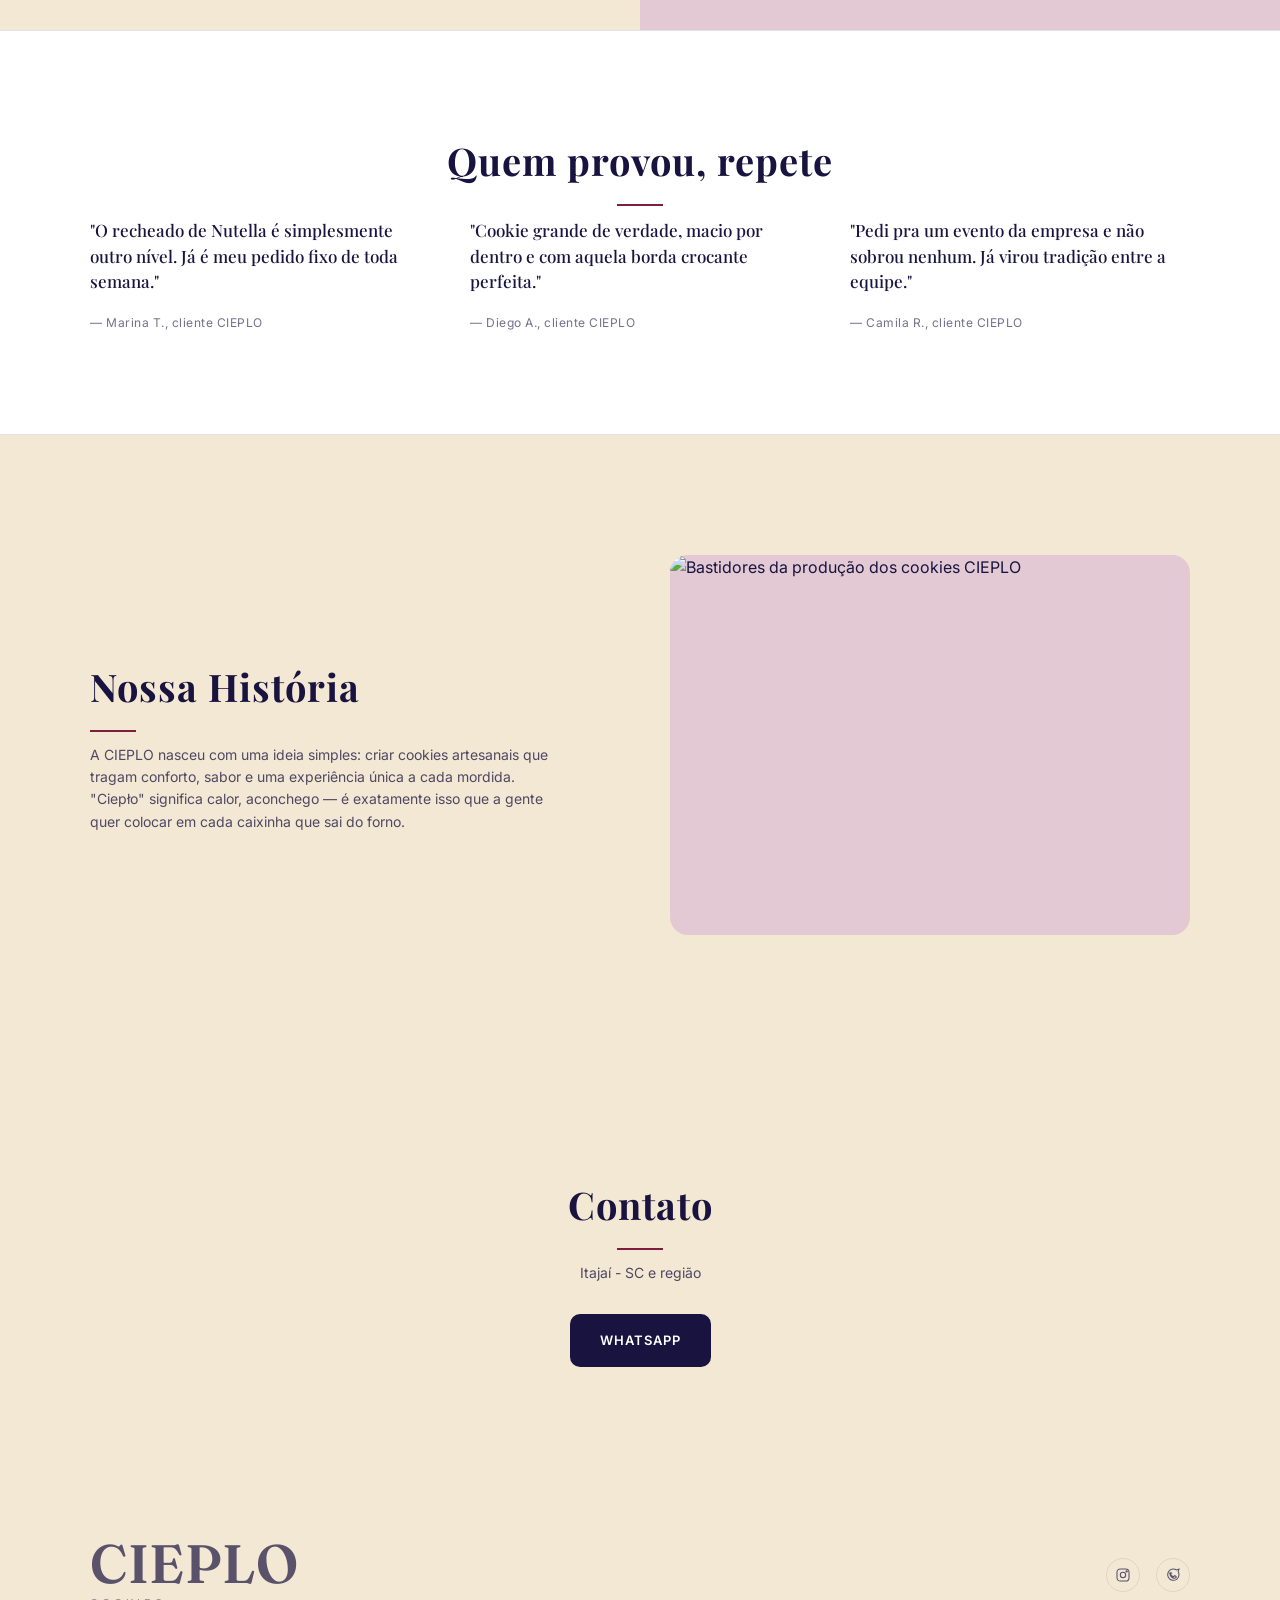
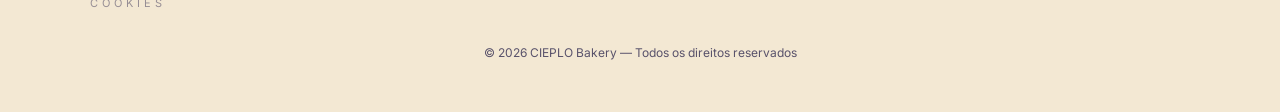
==== commit 30f602c4: "mudança no nome" ====
--- a/index.html
+++ b/index.html
@@ -33,7 +33,7 @@
 
       <div class="logo">
         <h1>CIEPLO</h1>
-        <span>Bakery</span>
+        <span>cookies</span>
       </div>
 
       <nav class="menu" id="menu">
@@ -408,7 +408,7 @@
 
       <div class="logo">
         <h1>CIEPLO</h1>
-        <span>Bakery</span>
+        <span>cookies</span>
       </div>
 
       <div class="footer-social">
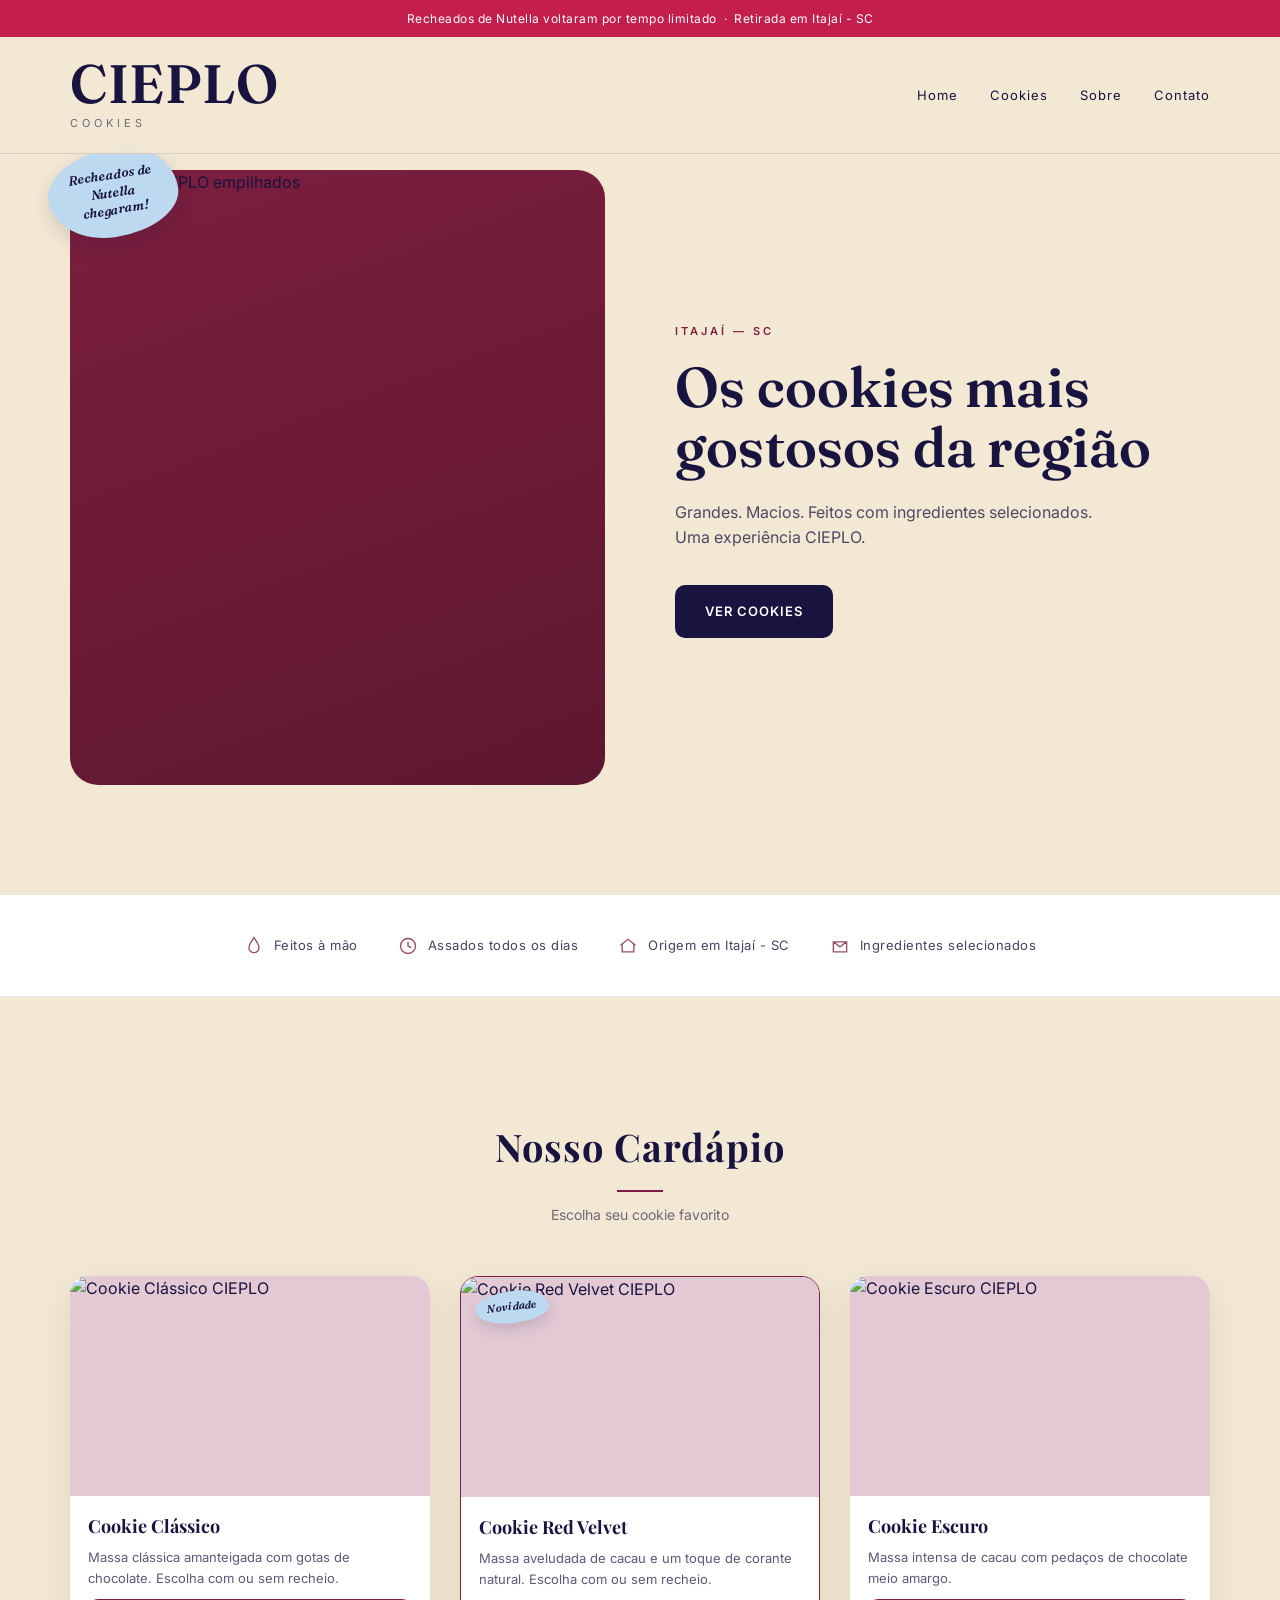
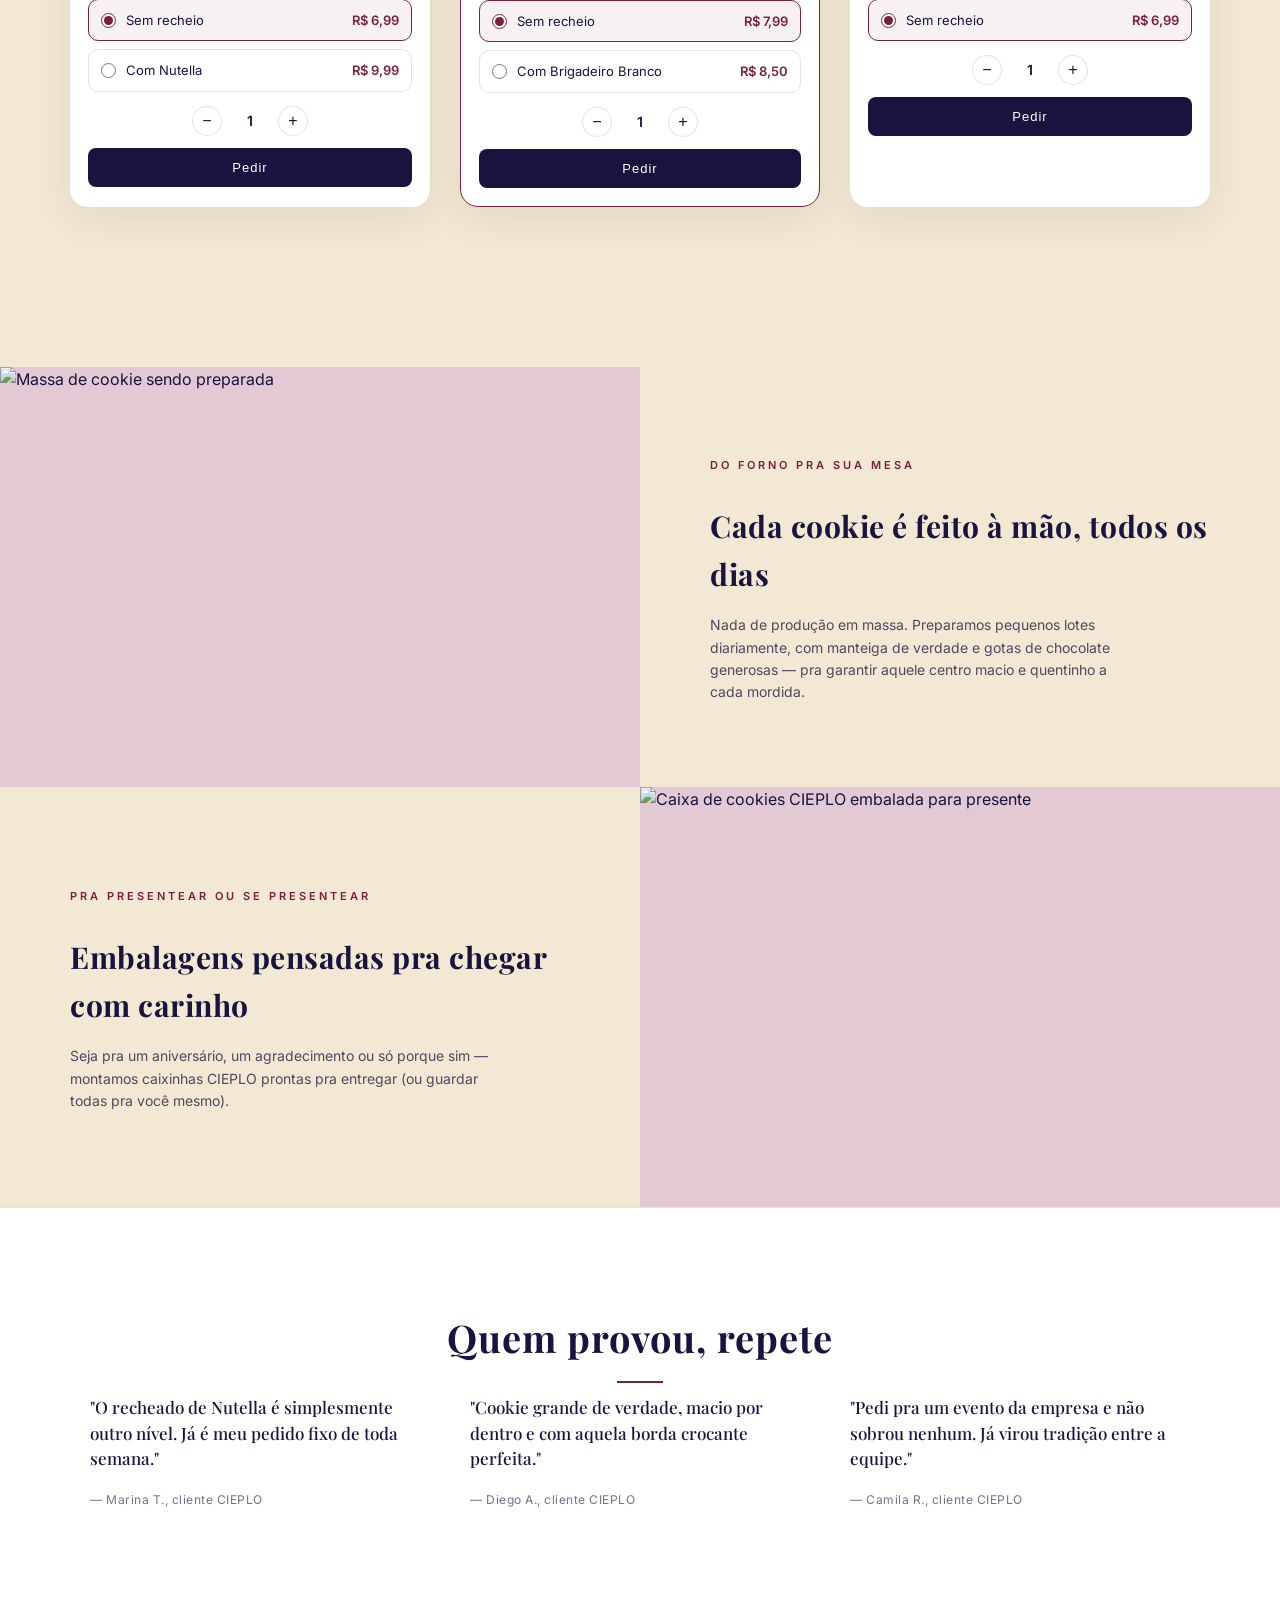
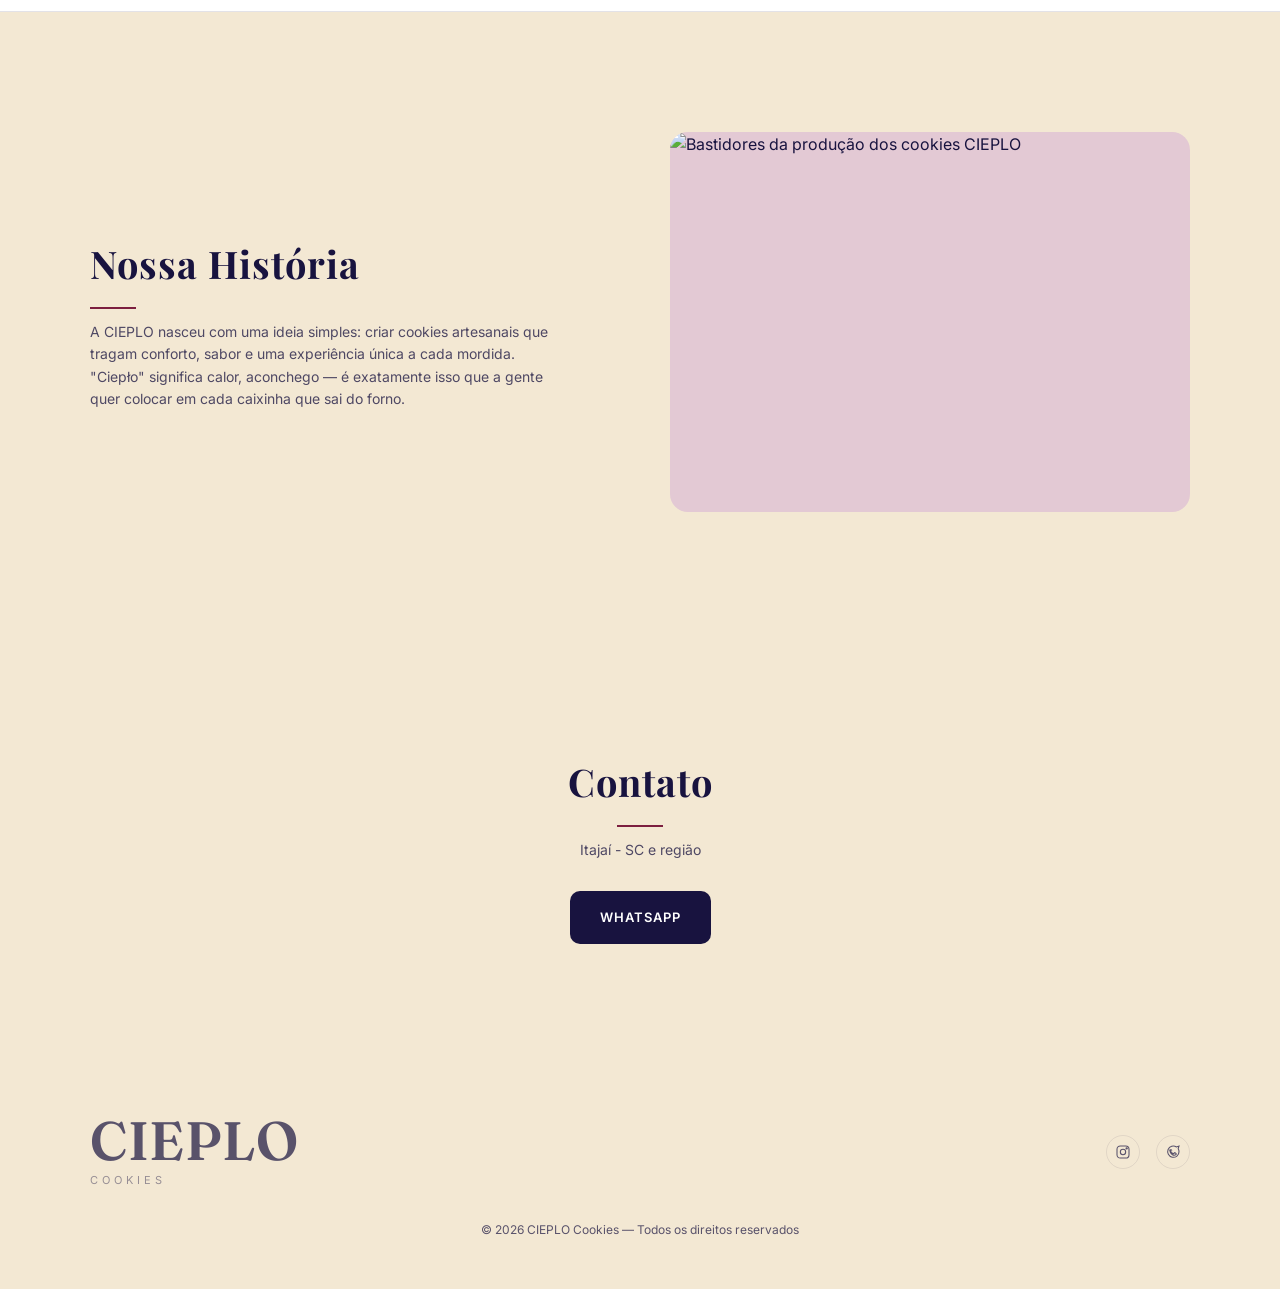
==== commit aee142cb: "atualiza para CIEPLO Cookies e ajustes gerais" ====
--- a/index.html
+++ b/index.html
@@ -5,8 +5,8 @@
   <meta charset="UTF-8">
   <meta name="viewport" content="width=device-width, initial-scale=1.0">
 
-  <title>CIEPLO Bakery — Cookies Artesanais</title>
-  <meta name="description" content="Cookies artesanais grandes, macios e recheados, feitos diariamente em Itajaí - SC pela CIEPLO Bakery.">
+  <title>CIEPLO Cookies — Cookies Artesanais</title>
+  <meta name="description" content="Cookies artesanais grandes, macios e recheados, feitos diariamente em Itajaí - SC pela CIEPLO Cookies.">
 
   <!-- Fonte elegante -->
   <link rel="preconnect" href="https://fonts.googleapis.com">
@@ -33,7 +33,7 @@
 
       <div class="logo">
         <h1>CIEPLO</h1>
-        <span>cookies</span>
+        <span>Cookies</span>
       </div>
 
       <nav class="menu" id="menu">
@@ -139,18 +139,32 @@
 
     <div class="grid-cookies">
 
-      <!-- COOKIE 1 -->
-      <div class="cookie-card" data-name="Cookie Original" data-price="12.00">
+      <!-- CLÁSSICO -->
+      <div class="cookie-card" data-name="Cookie Clássico">
 
         <div class="cookie-img">
-          <img src="assets/images/original.jpg" alt="Cookie Original">
-        </div>
-
-        <h3>Cookie Original</h3>
-
-        <p>Massa clássica amanteigada com gotas de chocolate.</p>
-
-        <span class="price">R$ 12,00</span>
+          <img src="assets/images/original.jpg" alt="Cookie Clássico CIEPLO">
+        </div>
+
+        <h3>Cookie Clássico</h3>
+
+        <p>Massa clássica amanteigada com gotas de chocolate. Escolha com ou sem recheio.</p>
+
+        <div class="fill-options" role="radiogroup" aria-label="Opção de recheio — Cookie Clássico">
+
+          <label class="fill-option">
+            <input type="radio" name="fill-classico" value="Sem recheio" data-price="6.99" checked>
+            <span class="fill-option-label">Sem recheio</span>
+            <span class="fill-option-price">R$ 6,99</span>
+          </label>
+
+          <label class="fill-option">
+            <input type="radio" name="fill-classico" value="Com Nutella" data-price="9.99">
+            <span class="fill-option-label">Com Nutella</span>
+            <span class="fill-option-price">R$ 9,99</span>
+          </label>
+
+        </div>
 
         <div class="qty-control">
           <button type="button" class="qty-btn" data-action="decrease" aria-label="Diminuir quantidade">−</button>
@@ -162,18 +176,34 @@
 
       </div>
 
-      <!-- COOKIE 2 -->
-      <div class="cookie-card" data-name="Cookie de Chocolate" data-price="13.00">
+      <!-- RED VELVET -->
+      <div class="cookie-card highlight" data-name="Cookie Red Velvet">
+
+        <span class="badge">Novidade</span>
 
         <div class="cookie-img">
-          <img src="assets/images/chocolate.jpg" alt="Cookie de Chocolate">
-        </div>
-
-        <h3>Cookie de Chocolate</h3>
-
-        <p>Massa de chocolate com gotas intensas e macias.</p>
-
-        <span class="price">R$ 13,00</span>
+          <img src="assets/images/red-velvet.jpg" alt="Cookie Red Velvet CIEPLO">
+        </div>
+
+        <h3>Cookie Red Velvet</h3>
+
+        <p>Massa aveludada de cacau e um toque de corante natural. Escolha com ou sem recheio.</p>
+
+        <div class="fill-options" role="radiogroup" aria-label="Opção de recheio — Cookie Red Velvet">
+
+          <label class="fill-option">
+            <input type="radio" name="fill-redvelvet" value="Sem recheio" data-price="7.99" checked>
+            <span class="fill-option-label">Sem recheio</span>
+            <span class="fill-option-price">R$ 7,99</span>
+          </label>
+
+          <label class="fill-option">
+            <input type="radio" name="fill-redvelvet" value="Com Brigadeiro Branco" data-price="8.50">
+            <span class="fill-option-label">Com Brigadeiro Branco</span>
+            <span class="fill-option-price">R$ 8,50</span>
+          </label>
+
+        </div>
 
         <div class="qty-control">
           <button type="button" class="qty-btn" data-action="decrease" aria-label="Diminuir quantidade">−</button>
@@ -185,110 +215,26 @@
 
       </div>
 
-      <!-- COOKIE 3 -->
-      <div class="cookie-card" data-name="Cookie Amargo" data-price="13.00">
+      <!-- COOKIE ESCURO -->
+      <div class="cookie-card" data-name="Cookie Escuro">
 
         <div class="cookie-img">
-          <img src="assets/images/amargo.jpg" alt="Cookie Amargo">
-        </div>
-
-        <h3>Cookie Amargo</h3>
-
-        <p>Feito com cacau intenso e chocolate meio amargo.</p>
-
-        <span class="price">R$ 13,00</span>
-
-        <div class="qty-control">
-          <button type="button" class="qty-btn" data-action="decrease" aria-label="Diminuir quantidade">−</button>
-          <span class="qty-value">1</span>
-          <button type="button" class="qty-btn" data-action="increase" aria-label="Aumentar quantidade">+</button>
-        </div>
-
-        <button type="button" class="order-btn">Pedir</button>
-
-      </div>
-
-      <!-- COOKIE 4 -->
-      <div class="cookie-card" data-name="Cookie Branco" data-price="13.00">
-
-        <div class="cookie-img">
-          <img src="assets/images/branco.jpg" alt="Cookie Branco">
-        </div>
-
-        <h3>Cookie Branco</h3>
-
-        <p>Massa suave com gotas de chocolate branco.</p>
-
-        <span class="price">R$ 13,00</span>
-
-        <div class="qty-control">
-          <button type="button" class="qty-btn" data-action="decrease" aria-label="Diminuir quantidade">−</button>
-          <span class="qty-value">1</span>
-          <button type="button" class="qty-btn" data-action="increase" aria-label="Aumentar quantidade">+</button>
-        </div>
-
-        <button type="button" class="order-btn">Pedir</button>
-
-      </div>
-
-      <!-- COOKIE 5 (RECHEADOS) -->
-      <div class="cookie-card highlight" data-name="Recheado de Nutella" data-price="15.00">
-
-        <span class="badge">Mais pedido</span>
-
-        <div class="cookie-img">
-          <img src="assets/images/nutella.jpg" alt="Cookie Recheado Nutella">
-        </div>
-
-        <h3>Recheado de Nutella</h3>
-
-        <p>Cookie macio com recheio cremoso de Nutella.</p>
-
-        <span class="price">R$ 15,00</span>
-
-        <div class="qty-control">
-          <button type="button" class="qty-btn" data-action="decrease" aria-label="Diminuir quantidade">−</button>
-          <span class="qty-value">1</span>
-          <button type="button" class="qty-btn" data-action="increase" aria-label="Aumentar quantidade">+</button>
-        </div>
-
-        <button type="button" class="order-btn">Pedir</button>
-
-      </div>
-
-      <div class="cookie-card" data-name="Recheado de Brigadeiro" data-price="15.00">
-
-        <div class="cookie-img">
-          <img src="assets/images/brigadeiro.jpg" alt="Cookie Brigadeiro">
-        </div>
-
-        <h3>Recheado de Brigadeiro</h3>
-
-        <p>Recheio artesanal de brigadeiro cremoso.</p>
-
-        <span class="price">R$ 15,00</span>
-
-        <div class="qty-control">
-          <button type="button" class="qty-btn" data-action="decrease" aria-label="Diminuir quantidade">−</button>
-          <span class="qty-value">1</span>
-          <button type="button" class="qty-btn" data-action="increase" aria-label="Aumentar quantidade">+</button>
-        </div>
-
-        <button type="button" class="order-btn">Pedir</button>
-
-      </div>
-
-      <div class="cookie-card" data-name="Recheado de Doce de Leite" data-price="15.00">
-
-        <div class="cookie-img">
-          <img src="assets/images/doce-leite.jpg" alt="Cookie Doce de Leite">
-        </div>
-
-        <h3>Recheado de Doce de Leite</h3>
-
-        <p>Doce de leite cremoso dentro de um cookie quente.</p>
-
-        <span class="price">R$ 15,00</span>
+          <img src="assets/images/amargo.jpg" alt="Cookie Escuro CIEPLO">
+        </div>
+
+        <h3>Cookie Escuro</h3>
+
+        <p>Massa intensa de cacau com pedaços de chocolate meio amargo.</p>
+
+        <div class="fill-options" role="radiogroup" aria-label="Opção de recheio — Cookie Escuro">
+
+          <label class="fill-option">
+            <input type="radio" name="fill-escuro" value="Sem recheio" data-price="6.99" checked>
+            <span class="fill-option-label">Sem recheio</span>
+            <span class="fill-option-price">R$ 6,99</span>
+          </label>
+
+        </div>
 
         <div class="qty-control">
           <button type="button" class="qty-btn" data-action="decrease" aria-label="Diminuir quantidade">−</button>
@@ -408,21 +354,21 @@
 
       <div class="logo">
         <h1>CIEPLO</h1>
-        <span>cookies</span>
+        <span>Cookies</span>
       </div>
 
       <div class="footer-social">
-        <a href="#" aria-label="Instagram CIEPLO Bakery">
+        <a href="#" aria-label="Instagram CIEPLO Cookies">
           <svg viewBox="0 0 24 24" aria-hidden="true"><rect x="3" y="3" width="18" height="18" rx="5"/><circle cx="12" cy="12" r="4"/><circle cx="17.5" cy="6.5" r="1"/></svg>
         </a>
-        <a href="https://wa.me/5547996956773?text=Ol%C3%A1!%20Gostaria%20de%20fazer%20um%20pedido%20na%20CIEPLO." target="_blank" rel="noopener" aria-label="WhatsApp CIEPLO Bakery">
+        <a href="https://wa.me/5547996956773?text=Ol%C3%A1!%20Gostaria%20de%20fazer%20um%20pedido%20na%20CIEPLO." target="_blank" rel="noopener" aria-label="WhatsApp CIEPLO Cookies">
           <svg viewBox="0 0 24 24" aria-hidden="true"><path d="M21 11.5a8.5 8.5 0 1 1-3.8-7.1L21 3l-1.2 4A8.46 8.46 0 0 1 21 11.5z"/><path d="M8 9.5c.5 2.5 2.5 4.5 5 5l1-1.2c.3-.3.8-.4 1.1-.1l1.6 1.2c.3.3.3.8 0 1.1-1.6 1.6-4 1.6-6 .2-2-1.4-3.4-3.8-3.6-6.4 0-.4.3-.8.7-.8h1.4c.4 0 .7.3.8.7z"/></svg>
         </a>
       </div>
 
     </div>
 
-    <p>© 2026 CIEPLO Bakery — Todos os direitos reservados</p>
+    <p>© 2026 CIEPLO Cookies — Todos os direitos reservados</p>
 
   </footer>
 
--- a/style.css
+++ b/style.css
@@ -456,13 +456,6 @@
   margin: 0 18px 10px;
 }
 
-.price {
-  display: block;
-  margin: 0 18px 14px;
-  font-weight: 600;
-  color: var(--wine);
-}
-
 .qty-control {
   display: flex;
   align-items: center;
@@ -495,6 +488,49 @@
   text-align: center;
   font-size: 14px;
   font-weight: 600;
+}
+
+.fill-options {
+  display: flex;
+  flex-direction: column;
+  gap: 8px;
+  margin: 0 18px 14px;
+}
+
+.fill-option {
+  display: flex;
+  align-items: center;
+  gap: 10px;
+  padding: 10px 12px;
+  border: 1px solid var(--line);
+  border-radius: 10px;
+  cursor: pointer;
+  transition: 0.25s;
+  font-size: 13px;
+}
+
+.fill-option:has(input:checked) {
+  border-color: var(--wine);
+  background: rgba(124, 31, 63, 0.06);
+}
+
+.fill-option input {
+  accent-color: var(--wine);
+  width: 15px;
+  height: 15px;
+  cursor: pointer;
+  flex-shrink: 0;
+}
+
+.fill-option-label {
+  flex: 1;
+  color: var(--dark);
+}
+
+.fill-option-price {
+  font-weight: 600;
+  color: var(--wine);
+  white-space: nowrap;
 }
 
 .cookie-card .order-btn {
